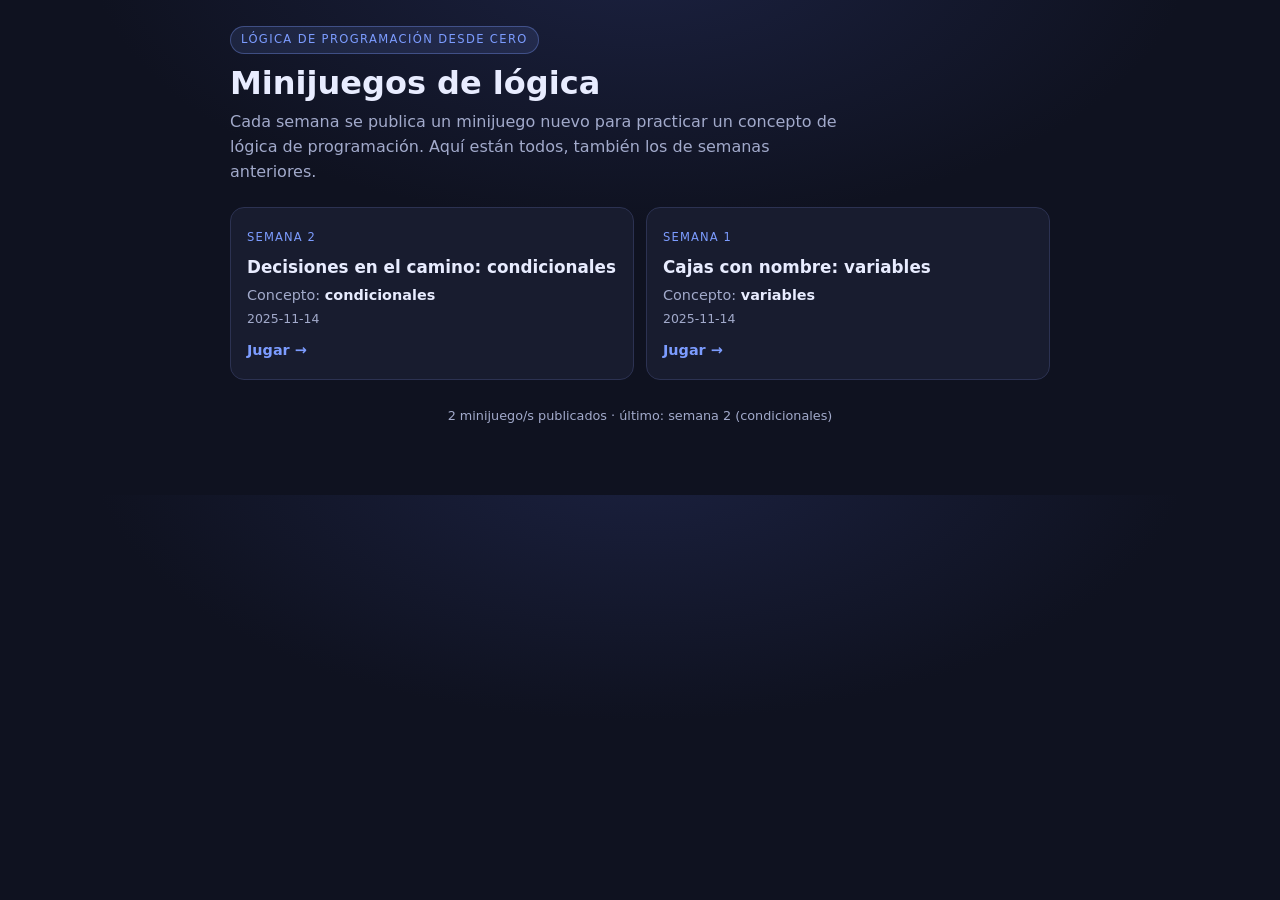
==== index .html @ 90d886af "Add files via upload" ====
<!DOCTYPE html>
<html lang="es">
<head>
<meta charset="utf-8">
<meta name="viewport" content="width=device-width, initial-scale=1">
<title>Minijuegos de lógica — un concepto nuevo cada semana</title>
<style>
  :root { --fondo:#0f1220; --panel:#181c2f; --texto:#e8ecff; --suave:#a2aacb; --acento:#7c9cff; --borde:#2c3252; }
  * { box-sizing:border-box; }
  body { margin:0; padding:26px 14px 56px; background:radial-gradient(1000px 500px at 50% -10%, #1b2140 0%, var(--fondo) 55%);
         color:var(--texto); font-family:system-ui,-apple-system,"Segoe UI",Roboto,Helvetica,Arial,sans-serif; line-height:1.55; }
  .envoltura { max-width:820px; margin:0 auto; }
  .etiqueta { display:inline-block; font-size:.72rem; letter-spacing:.12em; text-transform:uppercase; color:var(--acento);
              background:rgba(124,156,255,.12); border:1px solid rgba(124,156,255,.35); padding:4px 10px; border-radius:999px; margin-bottom:10px; }
  h1 { font-size:clamp(1.4rem,4.4vw,2rem); margin:0 0 8px; line-height:1.2; }
  .intro { color:var(--suave); margin:0 0 22px; max-width:60ch; }
  .lista { display:grid; gap:12px; grid-template-columns:1fr; }
  @media (min-width:640px) { .lista { grid-template-columns:1fr 1fr; } }
  .tarjeta { display:block; text-decoration:none; color:inherit; background:var(--panel); border:1px solid var(--borde);
             border-radius:14px; padding:16px; transition:transform .12s ease, border-color .12s ease; }
  .tarjeta:hover { border-color:var(--acento); transform:translateY(-2px); }
  .tarjeta .semana { font-size:.72rem; letter-spacing:.1em; text-transform:uppercase; color:var(--acento); }
  .tarjeta h2 { font-size:1.05rem; margin:6px 0 4px; }
  .tarjeta .concepto { margin:0; font-size:.9rem; color:var(--suave); }
  .tarjeta .concepto strong { color:var(--texto); }
  .tarjeta .fecha { margin:2px 0 10px; font-size:.78rem; color:var(--suave); min-height:1em; }
  .tarjeta .jugar { font-size:.9rem; font-weight:700; color:var(--acento); }
  .vacio { background:var(--panel); border:1px dashed var(--borde); border-radius:14px; padding:20px; color:var(--suave); }
  .pie { color:var(--suave); font-size:.8rem; margin-top:26px; text-align:center; }
</style>
</head>
<body>
<div class="envoltura">
  <span class="etiqueta">Lógica de programación desde cero</span>
  <h1>Minijuegos de lógica</h1>
  <p class="intro">Cada semana se publica un minijuego nuevo para practicar un concepto de lógica de programación. Aquí están todos, también los de semanas anteriores.</p>
  <div class="lista">
      <a class="tarjeta" href="semana-02.html">
        <span class="semana">Semana 2</span>
        <h2>Decisiones en el camino: condicionales</h2>
        <p class="concepto">Concepto: <strong>condicionales</strong></p>
        <p class="fecha">2025-11-14</p>
        <span class="jugar">Jugar &rarr;</span>
      </a>
      <a class="tarjeta" href="semana-01.html">
        <span class="semana">Semana 1</span>
        <h2>Cajas con nombre: variables</h2>
        <p class="concepto">Concepto: <strong>variables</strong></p>
        <p class="fecha">2025-11-14</p>
        <span class="jugar">Jugar &rarr;</span>
      </a>
  </div>
  <p class="pie">2 minijuego/s publicados · último: semana 2 (condicionales)</p>
</div>
</body>
</html>
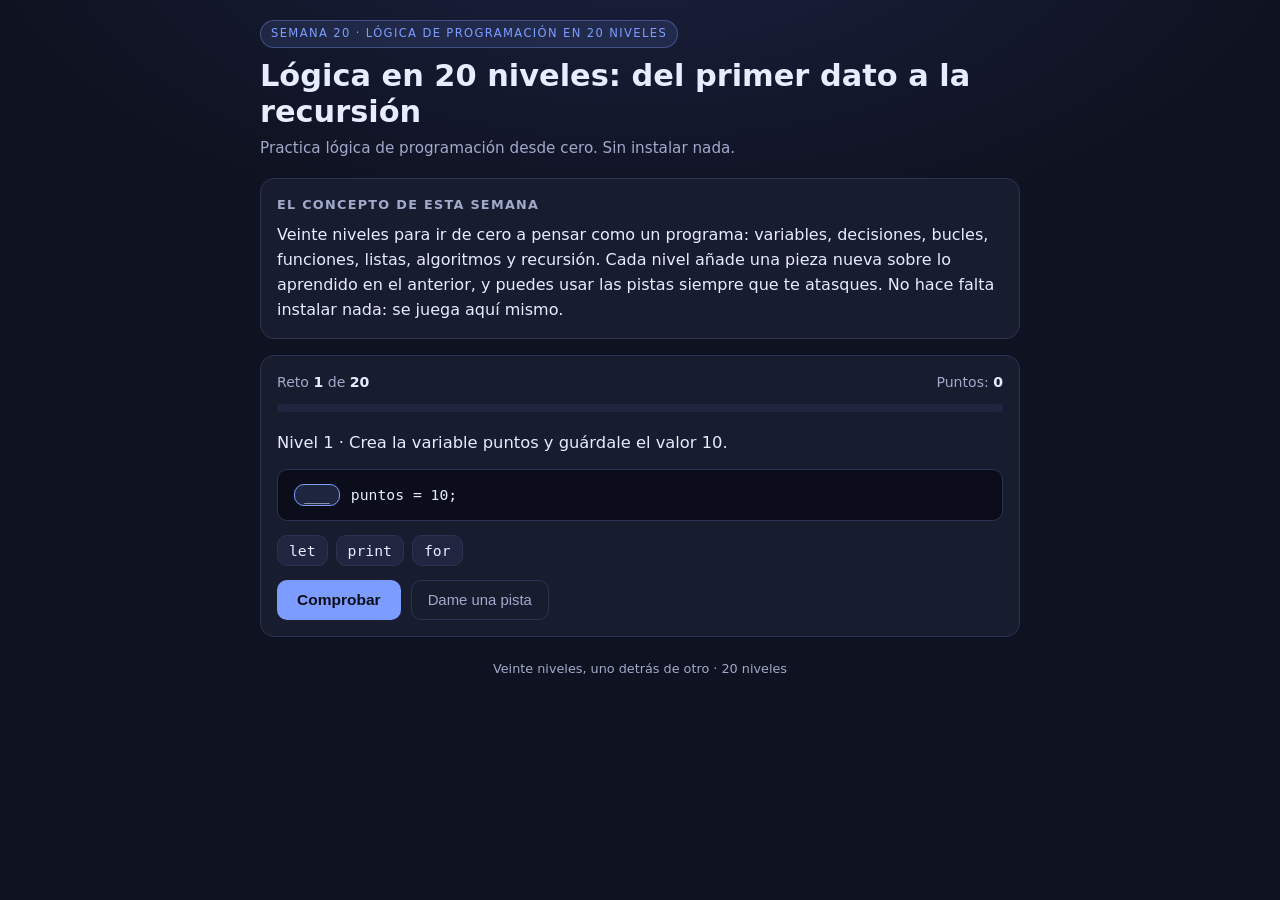
==== commit b5b8422c: "Add files via upload" ====
--- a/index .html
+++ b/index .html
@@ -3,54 +3,886 @@
 <head>
 <meta charset="utf-8">
 <meta name="viewport" content="width=device-width, initial-scale=1">
-<title>Minijuegos de lógica — un concepto nuevo cada semana</title>
+<title>Lógica en 20 niveles — minijuego</title>
 <style>
-  :root { --fondo:#0f1220; --panel:#181c2f; --texto:#e8ecff; --suave:#a2aacb; --acento:#7c9cff; --borde:#2c3252; }
-  * { box-sizing:border-box; }
-  body { margin:0; padding:26px 14px 56px; background:radial-gradient(1000px 500px at 50% -10%, #1b2140 0%, var(--fondo) 55%);
-         color:var(--texto); font-family:system-ui,-apple-system,"Segoe UI",Roboto,Helvetica,Arial,sans-serif; line-height:1.55; }
-  .envoltura { max-width:820px; margin:0 auto; }
-  .etiqueta { display:inline-block; font-size:.72rem; letter-spacing:.12em; text-transform:uppercase; color:var(--acento);
-              background:rgba(124,156,255,.12); border:1px solid rgba(124,156,255,.35); padding:4px 10px; border-radius:999px; margin-bottom:10px; }
-  h1 { font-size:clamp(1.4rem,4.4vw,2rem); margin:0 0 8px; line-height:1.2; }
-  .intro { color:var(--suave); margin:0 0 22px; max-width:60ch; }
-  .lista { display:grid; gap:12px; grid-template-columns:1fr; }
-  @media (min-width:640px) { .lista { grid-template-columns:1fr 1fr; } }
-  .tarjeta { display:block; text-decoration:none; color:inherit; background:var(--panel); border:1px solid var(--borde);
-             border-radius:14px; padding:16px; transition:transform .12s ease, border-color .12s ease; }
-  .tarjeta:hover { border-color:var(--acento); transform:translateY(-2px); }
-  .tarjeta .semana { font-size:.72rem; letter-spacing:.1em; text-transform:uppercase; color:var(--acento); }
-  .tarjeta h2 { font-size:1.05rem; margin:6px 0 4px; }
-  .tarjeta .concepto { margin:0; font-size:.9rem; color:var(--suave); }
-  .tarjeta .concepto strong { color:var(--texto); }
-  .tarjeta .fecha { margin:2px 0 10px; font-size:.78rem; color:var(--suave); min-height:1em; }
-  .tarjeta .jugar { font-size:.9rem; font-weight:700; color:var(--acento); }
-  .vacio { background:var(--panel); border:1px dashed var(--borde); border-radius:14px; padding:20px; color:var(--suave); }
-  .pie { color:var(--suave); font-size:.8rem; margin-top:26px; text-align:center; }
+  :root {
+    --fondo: #0f1220;
+    --panel: #181c2f;
+    --panel2: #212640;
+    --texto: #e8ecff;
+    --suave: #a2aacb;
+    --acento: #7c9cff;
+    --ok: #38d39f;
+    --mal: #ff7a7a;
+    --borde: #2c3252;
+    --radio: 14px;
+  }
+  * { box-sizing: border-box; }
+  html, body { margin: 0; padding: 0; }
+  body {
+    background: radial-gradient(1200px 600px at 50% -10%, #1b2140 0%, var(--fondo) 55%);
+    color: var(--texto);
+    font-family: system-ui, -apple-system, "Segoe UI", Roboto, Helvetica, Arial, sans-serif;
+    line-height: 1.55;
+    min-height: 100vh;
+    padding: 20px 14px 56px;
+  }
+  .envoltura { max-width: 760px; margin: 0 auto; }
+  header.encabezado { margin-bottom: 18px; }
+  .etiqueta {
+    display: inline-block; font-size: .72rem; letter-spacing: .12em;
+    text-transform: uppercase; color: var(--acento);
+    background: rgba(124,156,255,.12); border: 1px solid rgba(124,156,255,.35);
+    padding: 4px 10px; border-radius: 999px; margin-bottom: 10px;
+  }
+  h1 { font-size: clamp(1.35rem, 4.2vw, 1.9rem); margin: 0 0 6px; line-height: 1.2; }
+  .subtitulo { color: var(--suave); font-size: .95rem; margin: 0; }
+  .tarjeta {
+    background: var(--panel); border: 1px solid var(--borde);
+    border-radius: var(--radio); padding: 16px 16px;
+  }
+  .explicacion { margin-bottom: 16px; }
+  .explicacion h2 { font-size: .8rem; text-transform: uppercase; letter-spacing: .1em; color: var(--suave); margin: 0 0 8px; }
+  .explicacion p { margin: 0; font-size: 1rem; }
+  .barra {
+    display: flex; justify-content: space-between; align-items: center; gap: 10px;
+    margin-bottom: 10px; font-size: .88rem; color: var(--suave); flex-wrap: wrap;
+  }
+  .barra strong { color: var(--texto); font-variant-numeric: tabular-nums; }
+  .pista-progreso { height: 8px; background: var(--panel2); border-radius: 999px; overflow: hidden; margin-bottom: 18px; }
+  .pista-progreso > i { display: block; height: 100%; width: 0; background: linear-gradient(90deg, var(--acento), var(--ok)); transition: width .35s ease; }
+  .enunciado { font-size: 1.02rem; margin: 0 0 14px; }
+  .enunciado code, pre code { font-family: ui-monospace, SFMono-Regular, Menlo, Consolas, monospace; }
+  pre {
+    background: #0b0e1a; border: 1px solid var(--borde); border-radius: 10px;
+    padding: 12px 14px; overflow-x: auto; margin: 0 0 14px;
+    font-family: ui-monospace, SFMono-Regular, Menlo, Consolas, monospace;
+    font-size: .92rem; line-height: 1.7; white-space: pre-wrap; word-break: break-word;
+  }
+  .pool { display: flex; flex-wrap: wrap; gap: 8px; margin-bottom: 14px; }
+  .bloque, .ficha, .hueco {
+    font-family: inherit; font-size: .92rem; cursor: pointer;
+    border-radius: 10px; transition: transform .12s ease, background .15s ease, border-color .15s ease;
+  }
+  .bloque {
+    background: var(--panel2); color: var(--texto); border: 1px solid var(--borde);
+    padding: 9px 12px; text-align: left;
+  }
+  .bloque:hover { border-color: var(--acento); transform: translateY(-1px); }
+  .ficha {
+    background: var(--panel2); color: var(--texto); border: 1px solid var(--borde);
+    padding: 6px 11px; font-family: ui-monospace, SFMono-Regular, Menlo, Consolas, monospace;
+  }
+  .ficha:hover { border-color: var(--acento); }
+  .hueco {
+    background: #0b0e1a; color: var(--suave); border: 1px dashed var(--acento);
+    padding: 2px 9px; margin: 0 2px; min-width: 46px;
+    font-family: ui-monospace, SFMono-Regular, Menlo, Consolas, monospace; font-size: .88rem;
+  }
+  .hueco.activo { border-style: solid; background: rgba(124,156,255,.16); color: var(--texto); }
+  .hueco.lleno { border-style: solid; color: var(--texto); }
+  .respuesta {
+    min-height: 62px; border: 1px dashed var(--borde); border-radius: 10px;
+    padding: 10px; display: flex; flex-direction: column; gap: 8px; margin-bottom: 14px;
+  }
+  .respuesta:empty::after { content: "Toca los bloques en el orden correcto"; color: var(--suave); font-size: .85rem; }
+  .respuesta .bloque { width: 100%; }
+  .respuesta .bloque .num { color: var(--acento); margin-right: 8px; font-variant-numeric: tabular-nums; }
+  input[type="text"] {
+    width: 100%; padding: 11px 13px; border-radius: 10px; border: 1px solid var(--borde);
+    background: #0b0e1a; color: var(--texto); font-size: 1rem; margin-bottom: 12px;
+    font-family: ui-monospace, SFMono-Regular, Menlo, Consolas, monospace;
+  }
+  input[type="text"]:focus, button:focus-visible { outline: 2px solid var(--acento); outline-offset: 2px; }
+  .acciones { display: flex; flex-wrap: wrap; gap: 10px; margin-top: 4px; }
+  button.principal {
+    background: var(--acento); color: #0b0e1a; border: 0; padding: 11px 20px;
+    border-radius: 10px; font-size: .97rem; font-weight: 700; cursor: pointer;
+  }
+  button.principal:hover { filter: brightness(1.08); }
+  button.secundario {
+    background: transparent; color: var(--suave); border: 1px solid var(--borde);
+    padding: 11px 16px; border-radius: 10px; font-size: .93rem; cursor: pointer;
+  }
+  button.secundario:hover { color: var(--texto); border-color: var(--acento); }
+  .feedback { margin-top: 16px; border-radius: 10px; padding: 12px 14px; font-size: .95rem; display: none; }
+  .feedback.visible { display: block; }
+  .feedback.exito { background: rgba(56,211,159,.12); border: 1px solid rgba(56,211,159,.45); }
+  .feedback.error { background: rgba(255,122,122,.1); border: 1px solid rgba(255,122,122,.4); }
+  .feedback .titulo { font-weight: 700; display: block; margin-bottom: 3px; }
+  .feedback.exito .titulo { color: var(--ok); }
+  .feedback.error .titulo { color: var(--mal); }
+  .final { text-align: center; }
+  .final .marcador { font-size: 2.6rem; font-weight: 800; margin: 4px 0 2px; }
+  .pie { color: var(--suave); font-size: .8rem; text-align: center; margin-top: 22px; }
+  .pie a { color: var(--acento); }
+  @media (max-width: 480px) {
+    body { padding: 14px 10px 40px; }
+    .tarjeta { padding: 14px 12px; }
+    pre { font-size: .84rem; }
+  }
 </style>
 </head>
 <body>
 <div class="envoltura">
-  <span class="etiqueta">Lógica de programación desde cero</span>
-  <h1>Minijuegos de lógica</h1>
-  <p class="intro">Cada semana se publica un minijuego nuevo para practicar un concepto de lógica de programación. Aquí están todos, también los de semanas anteriores.</p>
-  <div class="lista">
-      <a class="tarjeta" href="semana-02.html">
-        <span class="semana">Semana 2</span>
-        <h2>Decisiones en el camino: condicionales</h2>
-        <p class="concepto">Concepto: <strong>condicionales</strong></p>
-        <p class="fecha">2025-11-14</p>
-        <span class="jugar">Jugar &rarr;</span>
-      </a>
-      <a class="tarjeta" href="semana-01.html">
-        <span class="semana">Semana 1</span>
-        <h2>Cajas con nombre: variables</h2>
-        <p class="concepto">Concepto: <strong>variables</strong></p>
-        <p class="fecha">2025-11-14</p>
-        <span class="jugar">Jugar &rarr;</span>
-      </a>
-  </div>
-  <p class="pie">2 minijuego/s publicados · último: semana 2 (condicionales)</p>
+  <header class="encabezado">
+    <span class="etiqueta" id="etiqueta">20 niveles · <span id="concepto">concepto</span></span>
+    <h1 id="titulo">Minijuego de lógica</h1>
+    <p class="subtitulo">Practica lógica de programación desde cero. Sin instalar nada.</p>
+  </header>
+
+  <section class="tarjeta explicacion" id="explicacion">
+    <h2>El concepto de esta semana</h2>
+    <p id="texto-explicacion"></p>
+  </section>
+
+  <section class="tarjeta">
+    <div class="barra">
+      <span>Reto <strong id="num-reto">1</strong> de <strong id="total-retos">0</strong></span>
+      <span>Puntos: <strong id="puntos">0</strong></span>
+    </div>
+    <div class="pista-progreso"><i id="barra-progreso"></i></div>
+
+    <div id="reto"></div>
+    <div class="feedback" id="feedback" role="status" aria-live="polite"></div>
+  </section>
+
+  <p class="pie">Veinte niveles, uno detrás de otro · <span id="pie-semana">Niveles 1–20</span></p>
 </div>
+
+<!--
+  DATOS DEL JUEGO
+  Todo el contenido editable está en este bloque JSON.
+  No hace falta tocar el motor de abajo.
+-->
+<script id="game-data" type="application/json">
+{
+  "semana": 20,
+  "concepto": "lógica de programación en 20 niveles",
+  "titulo": "Lógica en 20 niveles: del primer dato a la recursión",
+  "explicacion": "Veinte niveles para ir de cero a pensar como un programa: variables, decisiones, bucles, funciones, listas, algoritmos y recursión. Cada nivel añade una pieza nueva sobre lo aprendido en el anterior, y puedes usar las pistas siempre que te atasques. No hace falta instalar nada: se juega aquí mismo.",
+  "retos": [
+    {
+      "tipo": "completar",
+      "enunciado": "Nivel 1 · Crea la variable puntos y guárdale el valor 10.",
+      "plantilla": "___ puntos = 10;",
+      "respuesta": [
+        "let"
+      ],
+      "opciones": [
+        [
+          "let",
+          "print",
+          "for"
+        ]
+      ],
+      "pistas": [
+        "Para crear una variable que después puede cambiar se usa una palabra clave de tres letras.",
+        "print no existe en JavaScript, y for es para repetir cosas, no para guardar un valor."
+      ],
+      "exito": "Una variable es una caja con nombre: ahí queda el 10."
+    },
+    {
+      "tipo": "predecir",
+      "enunciado": "Nivel 2 · ¿Qué imprime este programa?",
+      "codigo": "let monedas = 5;\nmonedas = monedas + 3;\nconsole.log(monedas);",
+      "aceptadas": [
+        "8"
+      ],
+      "pistas": [
+        "La segunda línea no crea otra variable: cambia el valor de la misma caja.",
+        "Guarda 5 y luego súmale 3 sobre ese mismo valor."
+      ],
+      "exito": "Asignar otra vez reemplaza el contenido de la caja."
+    },
+    {
+      "tipo": "orden",
+      "enunciado": "Nivel 3 · Ordena el condicional que decide si una persona puede pasar según su edad.",
+      "bloques": [
+        "let mensaje;",
+        "if (edad >= 18) {",
+        "  mensaje = \"puede pasar\";",
+        "} else {",
+        "  mensaje = \"no puede pasar\";",
+        "}"
+      ],
+      "pistas": [
+        "Primero hace falta la caja donde guardar el resultado.",
+        "El if abre la pregunta y el else recoge el caso contrario.",
+        "Cierra la llave del else al final: cada bloque abierto necesita su cierre."
+      ],
+      "exito": "Con if y else el programa elige un camino, nunca los dos."
+    },
+    {
+      "tipo": "predecir",
+      "enunciado": "Nivel 4 · ¿Qué imprime este programa?",
+      "codigo": "let nota = 7;\nlet resultado;\nif (nota >= 9) {\n  resultado = \"alta\";\n} else if (nota >= 5) {\n  resultado = \"media\";\n} else {\n  resultado = \"baja\";\n}\nconsole.log(resultado);",
+      "aceptadas": [
+        "media"
+      ],
+      "pistas": [
+        "Con else if las condiciones se revisan en orden y la primera que se cumple gana.",
+        "7 no llega a 9, pero sí llega a 5."
+      ],
+      "exito": "La cadena else if para en la primera condición verdadera."
+    },
+    {
+      "tipo": "completar",
+      "enunciado": "Nivel 5 · Completa el bucle para que sume los números del 1 al 5 y muestre el total.",
+      "plantilla": "let total = 0;\nfor (let i = 1; i ___ 5; i++) {\n  total = total ___ i;\n}\nconsole.log(total);",
+      "respuesta": [
+        "<=",
+        "+"
+      ],
+      "opciones": [
+        [
+          "<=",
+          "<",
+          ">"
+        ],
+        [
+          "+",
+          "-",
+          "*"
+        ]
+      ],
+      "pistas": [
+        "El 5 tiene que entrar en la suma, así que la condición debe permitir llegar hasta él.",
+        "En cada vuelta el total crece: hay que acumular el valor, no restarlo."
+      ],
+      "exito": "El bucle repite el mismo paso y el acumulador guarda lo hecho."
+    },
+    {
+      "tipo": "predecir",
+      "enunciado": "Nivel 6 · ¿Qué imprime este programa?",
+      "codigo": "let total = 0;\nfor (let i = 1; i <= 4; i++) {\n  total = total + i * 2;\n}\nconsole.log(total);",
+      "aceptadas": [
+        "20"
+      ],
+      "pistas": [
+        "En cada vuelta primero se multiplica y después se suma al total.",
+        "Los valores que se suman son 2, 4, 6 y 8."
+      ],
+      "exito": "Dentro del bucle puedes calcular cosas nuevas antes de acumular."
+    },
+    {
+      "tipo": "orden",
+      "enunciado": "Nivel 7 · Ordena la función y su uso: definir, devolver y llamar.",
+      "bloques": [
+        "function saludar(nombre) {",
+        "  return \"Hola \" + nombre;",
+        "  }",
+        "let mensaje = saludar(\"Ada\");",
+        "console.log(mensaje);"
+      ],
+      "pistas": [
+        "Una función se define antes de poder usarla.",
+        "El return pertenece al cuerpo de la función, antes de la llave que lo cierra.",
+        "Después de definirla, se llama y se guarda su resultado para mostrarlo."
+      ],
+      "exito": "Definir una vez y llamar muchas: eso es una función."
+    },
+    {
+      "tipo": "predecir",
+      "enunciado": "Nivel 8 · ¿Qué imprime este programa?",
+      "codigo": "function doble(numero) {\n  return numero * 2;\n}\nlet resultado = doble(6) + doble(2);\nconsole.log(resultado);",
+      "aceptadas": [
+        "16"
+      ],
+      "pistas": [
+        "Cada llamada devuelve un valor que ocupa el lugar de la llamada.",
+        "doble(6) vale 12 y doble(2) vale 4; después solo queda sumarlos."
+      ],
+      "exito": "El valor devuelto se puede usar como cualquier otro número."
+    },
+    {
+      "tipo": "completar",
+      "enunciado": "Nivel 9 · Completa el acceso a la lista: primera fruta y cuántas hay.",
+      "plantilla": "let frutas = [\"pera\", \"uva\", \"kiwi\"];\nconsole.log(frutas[___]);\nconsole.log(frutas.___);",
+      "respuesta": [
+        "0",
+        "length"
+      ],
+      "opciones": [
+        [
+          "0",
+          "1",
+          "3"
+        ],
+        [
+          "length",
+          "size",
+          "count"
+        ]
+      ],
+      "pistas": [
+        "Las posiciones de una lista se cuentan desde cero, no desde uno.",
+        "Para saber cuántos elementos hay en JavaScript se usa una propiedad con nombre inglés."
+      ],
+      "exito": "Índice para un elemento, length para el total."
+    },
+    {
+      "tipo": "predecir",
+      "enunciado": "Nivel 10 · ¿Qué imprime este programa?",
+      "codigo": "let numeros = [2, 4, 6];\nlet suma = 0;\nfor (let i = 0; i < numeros.length; i++) {\n  suma += numeros[i];\n}\nconsole.log(suma);",
+      "aceptadas": [
+        "12"
+      ],
+      "pistas": [
+        "El bucle pasa por las tres posiciones de la lista, de la 0 a la 2.",
+        "suma += numeros[i] es lo mismo que suma = suma + numeros[i]."
+      ],
+      "exito": "Recorrer una lista es la base de casi todos los algoritmos."
+    },
+    {
+      "tipo": "orden",
+      "enunciado": "Nivel 11 · Ordena el algoritmo que encuentra el número mayor de la lista.",
+      "bloques": [
+        "let mayor = numeros[0];",
+        "for (let i = 1; i < numeros.length; i++) {",
+        "  if (numeros[i] > mayor) mayor = numeros[i];",
+        "}",
+        "console.log(mayor);"
+      ],
+      "pistas": [
+        "Se empieza suponiendo que el primero ya es el mayor.",
+        "Después se compara con los demás, sin repetir el que ya tomamos como referencia.",
+        "Solo se reemplaza el candidato cuando aparece uno estrictamente mayor."
+      ],
+      "exito": "Comparar y quedarse con el mejor: así se busca un máximo."
+    },
+    {
+      "tipo": "predecir",
+      "enunciado": "Nivel 12 · ¿Qué imprime este programa?",
+      "codigo": "function suma(n) {\n  if (n === 1) {\n    return 1;\n  }\n  return n + suma(n - 1);\n}\nconsole.log(suma(4));",
+      "aceptadas": [
+        "10"
+      ],
+      "pistas": [
+        "El caso base responde cuando ya no queda nada que sumar.",
+        "suma(4) se apoya en suma(3), esta en suma(2) y esta en suma(1).",
+        "Al volver se suman en cadena: 1, luego 2 + 1, luego 3 + 3, luego 4 + 6."
+      ],
+      "exito": "La recursión resuelve un caso pequeño y confía en sí misma para el resto."
+    },
+    {
+      "tipo": "completar",
+      "enunciado": "Nivel 13 · Completa el caso base y el valor de arranque del factorial.",
+      "plantilla": "function factorial(n) {\n  if (n ___ 1) {\n    return ___;\n  }\n  return n * factorial(n - 1);\n}",
+      "respuesta": [
+        "===",
+        "1"
+      ],
+      "opciones": [
+        [
+          "===",
+          "=",
+          ">"
+        ],
+        [
+          "1",
+          "0",
+          "n"
+        ]
+      ],
+      "pistas": [
+        "Comparar en JavaScript son tres signos iguales; uno solo asigna.",
+        "El factorial de 1 es 1: multiplicar por 0 lo estropearía todo."
+      ],
+      "exito": "Sin caso base correcto la recursión nunca termina."
+    },
+    {
+      "tipo": "predecir",
+      "enunciado": "Nivel 14 · ¿Qué imprime este programa?",
+      "codigo": "let numeros = [4, 2, 3];\nfor (let i = 0; i < numeros.length - 1; i++) {\n  if (numeros[i] > numeros[i + 1]) {\n    let aux = numeros[i];\n    numeros[i] = numeros[i + 1];\n    numeros[i + 1] = aux;\n  }\n}\nconsole.log(numeros.join(\"-\"));",
+      "aceptadas": [
+        "2-3-4"
+      ],
+      "pistas": [
+        "En cada vuelta se comparan dos vecinos y, si están desordenados, se intercambian.",
+        "El bucle para una posición antes del final porque siempre mira el siguiente.",
+        "Tras la primera vuelta el 4 se va a la derecha; después el 3. Escribe la lista final unida con guiones."
+      ],
+      "exito": "Intercambiar vecinos desordenados termina ordenando la lista."
+    },
+    {
+      "tipo": "completar",
+      "enunciado": "Nivel 15 · Completa la búsqueda binaria: mirar el centro y descartar media lista.",
+      "plantilla": "let inicio = 0;\nlet fin = lista.length - 1;\nwhile (inicio <= fin) {\n  let medio = Math.floor((inicio + fin) / ___);\n  if (lista[medio] === buscado) return medio;\n  if (lista[medio] ___ buscado) inicio = medio + 1;\n  else fin = medio - 1;\n}",
+      "respuesta": [
+        "2",
+        "<"
+      ],
+      "opciones": [
+        [
+          "2",
+          "3",
+          "4"
+        ],
+        [
+          "<",
+          ">",
+          "==="
+        ]
+      ],
+      "pistas": [
+        "El centro está a mitad de camino entre inicio y fin.",
+        "Si el valor del centro es menor que el buscado, la respuesta tiene que estar a la derecha."
+      ],
+      "exito": "Cada comparación elimina la mitad: por eso es tan rápida."
+    },
+    {
+      "tipo": "predecir",
+      "enunciado": "Nivel 16 · ¿Qué imprime este programa?",
+      "codigo": "let cantidad = \"4\";\nlet total = cantidad * 2;\nconsole.log(typeof total + \" \" + total);",
+      "aceptadas": [
+        "number 8"
+      ],
+      "pistas": [
+        "Con * JavaScript convierte el texto en número antes de multiplicar.",
+        "typeof devuelve el tipo en inglés y en minúsculas.",
+        "La consola muestra una palabra y un número separados por un espacio."
+      ],
+      "exito": "No todos los datos son iguales: el tipo manda."
+    },
+    {
+      "tipo": "orden",
+      "enunciado": "Nivel 17 · Ordena las ramas del coste de envío según el peso, de la más restrictiva a la más general.",
+      "bloques": [
+        "if (peso <= 1) { costo = 5; }",
+        "else if (peso <= 5) { costo = 10; }",
+        "else if (peso <= 20) { costo = 18; }",
+        "else { costo = 30; }"
+      ],
+      "pistas": [
+        "Con else if solo se revisa lo siguiente si lo anterior no se cumplió.",
+        "Si empezaras por 20, un paquete de medio kilo pagaría de más.",
+        "Deja el else para los paquetes que superan todos los límites."
+      ],
+      "exito": "En condicionales anidados, el orden cambia el resultado."
+    },
+    {
+      "tipo": "predecir",
+      "enunciado": "Nivel 18 · ¿Qué imprime este programa?",
+      "codigo": "let total = 0;\nfor (let i = 1; i <= 3; i++) {\n  for (let j = 1; j <= 2; j++) {\n    total++;\n  }\n}\nconsole.log(total);",
+      "aceptadas": [
+        "6"
+      ],
+      "pistas": [
+        "El bucle de dentro se ejecuta entero por cada vuelta del de fuera.",
+        "El de fuera da 3 vueltas y el de dentro 2 en cada una.",
+        "total++ suma uno cada vez que se entra en el bucle interno."
+      ],
+      "exito": "Bucles dentro de bucles: se multiplican las repeticiones."
+    },
+    {
+      "tipo": "completar",
+      "enunciado": "Nivel 19 · Completa la función que cuenta cuántas personas de la lista son mayores de edad.",
+      "plantilla": "let personas = [{ nombre: \"Ada\", edad: 36 }, { nombre: \"Linus\", edad: 17 }];\nfunction mayores(lista) {\n  let cuenta = 0;\n  for (let i = 0; i < lista.length; i++) {\n    if (lista[i].___ >= 18) {\n      cuenta++;\n    }\n  }\n  return ___;\n}\nconsole.log(mayores(personas));",
+      "respuesta": [
+        "edad",
+        "cuenta"
+      ],
+      "opciones": [
+        [
+          "edad",
+          "nombre",
+          "lista"
+        ],
+        [
+          "cuenta",
+          "i",
+          "18"
+        ]
+      ],
+      "pistas": [
+        "Cada elemento de la lista es un objeto con varias propiedades: hay que elegir la que guarda los años.",
+        "La función debe devolver el contador que fue creciendo, no el índice del bucle."
+      ],
+      "exito": "Listas de objetos: recorrer, leer una propiedad y contar."
+    },
+    {
+      "tipo": "predecir",
+      "enunciado": "Nivel 20 · Último nivel: ¿qué imprime este programa?",
+      "codigo": "function fib(n) {\n  if (n <= 1) {\n    return n;\n  }\n  return fib(n - 1) + fib(n - 2);\n}\nconsole.log(fib(6));",
+      "aceptadas": [
+        "8"
+      ],
+      "pistas": [
+        "El caso base corta cuando n vale 0 o 1, y devuelve ese mismo número.",
+        "Cada llamada se parte en dos llamadas más pequeñas, y las sumas al volver.",
+        "La serie empieza 0, 1, 1, 2, 3, 5, 8: cuenta hasta la sexta posición contando desde 0."
+      ],
+      "exito": "Recursión doble: dos llamadas dentro de una misma función."
+    }
+  ]
+}
+</script>
+
+<script>
+(function () {
+  "use strict";
+
+  var CONFIG = JSON.parse(document.getElementById("game-data").textContent);
+  var retos = CONFIG.retos || [];
+  var estado = { i: 0, puntos: 0, intentos: 0, pistasUsadas: 0, completados: 0, activo: null };
+
+  function $(id) { return document.getElementById(id); }
+  function crear(tag, clase, texto) {
+    var el = document.createElement(tag);
+    if (clase) el.className = clase;
+    if (texto !== undefined && texto !== null) el.textContent = texto;
+    return el;
+  }
+  function barajar(lista) {
+    var copia = lista.slice();
+    for (var k = copia.length - 1; k > 0; k--) {
+      var j = Math.floor(Math.random() * (k + 1));
+      var tmp = copia[k]; copia[k] = copia[j]; copia[j] = tmp;
+    }
+    return copia;
+  }
+  function normalizar(txt) {
+    return String(txt)
+      .toLowerCase()
+      .replace(/[\u2018\u2019\u201c\u201d]/g, "'")
+      .replace(/\s+/g, " ")
+      .replace(/;+$/, "")
+      .trim();
+  }
+
+  /* ==CORE-START== */
+  var CORE = {
+    normalizar: normalizar,
+    barajar: barajar,
+    // Devuelve el estado inicial de la interfaz de un reto.
+    iniciarReto: function (reto) {
+      if (reto.tipo === "orden") {
+        var correcto = reto.bloques.slice();
+        var mezcla = barajar(correcto);
+        if (mezcla.join("|") === correcto.join("|") && correcto.length > 1) mezcla.reverse();
+        return { pool: mezcla, respuesta: [] };
+      }
+      if (reto.tipo === "completar") {
+        var huecos = String(reto.plantilla).split("___").length - 1;
+        var valores = [];
+        for (var h = 0; h < huecos; h++) valores.push(null);
+        return { valores: valores, activo: 0 };
+      }
+      return {};
+    },
+    // Comprueba si la solución propuesta es correcta.
+    comprobar: function (reto, vista) {
+      if (reto.tipo === "orden") {
+        if (vista.respuesta.length !== reto.bloques.length) return false;
+        for (var a = 0; a < reto.bloques.length; a++) {
+          if (vista.respuesta[a] !== reto.bloques[a]) return false;
+        }
+        return true;
+      }
+      if (reto.tipo === "completar") {
+        for (var b = 0; b < reto.respuesta.length; b++) {
+          if (normalizar(vista.valores[b] || "") !== normalizar(reto.respuesta[b])) return false;
+        }
+        return true;
+      }
+      if (reto.tipo === "predecir") {
+        var dado = normalizar(vista.texto || "");
+        if (!dado) return false;
+        for (var c = 0; c < reto.aceptadas.length; c++) {
+          if (normalizar(reto.aceptadas[c]) === dado) return true;
+        }
+        return false;
+      }
+      return false;
+    },
+    calcularPuntos: function (intentos, pistas) {
+      var p = 100 - intentos * 20 - pistas * 10;
+      return Math.max(20, p);
+    }
+  };
+  /* ==CORE-END== */
+
+  function pintarCabecera() {
+    $("concepto").textContent = CONFIG.concepto;
+    $("titulo").textContent = CONFIG.titulo;
+    $("texto-explicacion").textContent = CONFIG.explicacion;
+    $("total-retos").textContent = retos.length;
+    $("pie-semana").textContent = retos.length + " niveles";
+    $("etiqueta").textContent = "Semana " + CONFIG.semana + " · " + CONFIG.concepto;
+    document.title = "Minijuego de lógica — Semana " + CONFIG.semana + ": " + CONFIG.concepto;
+  }
+
+  function pintarBarra() {
+    $("num-reto").textContent = Math.min(estado.i + 1, retos.length);
+    $("total-retos").textContent = retos.length;
+    $("puntos").textContent = estado.puntos;
+    var pct = retos.length ? Math.round((estado.completados / retos.length) * 100) : 0;
+    $("barra-progreso").style.width = pct + "%";
+  }
+
+  function feedback(tipo, titulo, texto) {
+    var caja = $("feedback");
+    caja.className = "feedback visible " + tipo;
+    caja.innerHTML = "";
+    caja.appendChild(crear("span", "titulo", titulo));
+    caja.appendChild(document.createTextNode(texto));
+  }
+  function limpiarFeedback() {
+    var caja = $("feedback");
+    caja.className = "feedback";
+    caja.innerHTML = "";
+  }
+
+  function mostrarFinal() {
+    limpiarFeedback();
+    var zona = $("reto");
+    zona.innerHTML = "";
+    var caja = crear("div", "final");
+    caja.appendChild(crear("p", null, "Has terminado los " + retos.length + " retos de la semana."));
+    caja.appendChild(crear("div", "marcador", estado.puntos + " pts"));
+    var maximo = retos.length * 100;
+    caja.appendChild(crear("p", null, "Puntuación máxima posible: " + maximo + ". Vuelve cuando quieras: cada semana hay un concepto nuevo."));
+    zona.appendChild(caja);
+    pintarBarra();
+  }
+
+  function pintarReto() {
+    limpiarFeedback();
+    if (estado.i >= retos.length) { mostrarFinal(); return; }
+    var reto = retos[estado.i];
+    estado.intentos = 0;
+    estado.pistasUsadas = 0;
+    estado.activo = CORE.iniciarReto(reto);
+
+    var zona = $("reto");
+    zona.innerHTML = "";
+    zona.appendChild(crear("p", "enunciado", reto.enunciado));
+
+    if (reto.tipo === "orden") pintarOrden(zona, reto);
+    else if (reto.tipo === "completar") pintarCompletar(zona, reto);
+    else pintarPredecir(zona, reto);
+
+    var acciones = crear("div", "acciones");
+    var botonPista = crear("button", "secundario", "Dame una pista");
+    botonPista.type = "button";
+    botonPista.setAttribute("data-testid", "pista");
+    botonPista.addEventListener("click", function () { pedirPista(reto); });
+    var boton = crear("button", "principal", "Comprobar");
+    boton.type = "button";
+    boton.id = "comprobar";
+    boton.setAttribute("data-testid", "comprobar");
+    boton.addEventListener("click", function () { comprobar(reto); });
+    acciones.appendChild(boton);
+    acciones.appendChild(botonPista);
+    zona.appendChild(acciones);
+
+    pintarBarra();
+  }
+
+  function pintarOrden(zona, reto) {
+    var pool = crear("div", "pool");
+    pool.id = "pool";
+    var respuesta = crear("div", "respuesta");
+    respuesta.id = "respuesta";
+
+    function repintar() {
+      pool.innerHTML = "";
+      estado.activo.pool.forEach(function (texto) {
+        var b = crear("button", "bloque", texto);
+        b.type = "button";
+        b.setAttribute("data-testid", "bloque-disponible");
+        b.addEventListener("click", function () {
+          estado.activo.respuesta.push(texto);
+          estado.activo.pool.splice(estado.activo.pool.indexOf(texto), 1);
+          repintar();
+        });
+        pool.appendChild(b);
+      });
+      respuesta.innerHTML = "";
+      estado.activo.respuesta.forEach(function (texto, idx) {
+        var b = crear("button", "bloque");
+        b.type = "button";
+        b.setAttribute("data-testid", "bloque-colocado");
+        b.appendChild(crear("span", "num", String(idx + 1) + "."));
+        b.appendChild(document.createTextNode(texto));
+        b.addEventListener("click", function () {
+          estado.activo.respuesta.splice(idx, 1);
+          estado.activo.pool.push(texto);
+          repintar();
+        });
+        respuesta.appendChild(b);
+      });
+    }
+    repintar();
+    zona.appendChild(pool);
+    zona.appendChild(respuesta);
+  }
+
+  function pintarCompletar(zona, reto) {
+    var cont = crear("div", "zona-completar");
+    zona.appendChild(cont);
+    repintarCompletar(cont, reto);
+  }
+
+  function repintarCompletar(cont, reto) {
+    cont.innerHTML = "";
+    var partes = String(reto.plantilla).split("___");
+    var pre = crear("pre");
+    var codigo = crear("code");
+    for (var p = 0; p < partes.length; p++) {
+      codigo.appendChild(document.createTextNode(partes[p]));
+      if (p < partes.length - 1) {
+        (function (indice) {
+          var valor = estado.activo.valores[indice];
+          var hueco = crear("button", "hueco", valor || "___");
+          hueco.type = "button";
+          hueco.setAttribute("data-testid", "hueco");
+          hueco.setAttribute("data-indice", String(indice));
+          if (valor) hueco.className = "hueco lleno";
+          if (estado.activo.activo === indice) hueco.className += " activo";
+          hueco.addEventListener("click", function () {
+            if (estado.activo.valores[indice]) {
+              estado.activo.valores[indice] = null;
+            }
+            estado.activo.activo = indice;
+            repintarCompletar(cont, reto);
+          });
+          codigo.appendChild(hueco);
+        })(p);
+      }
+    }
+    pre.appendChild(codigo);
+    cont.appendChild(pre);
+
+    var paleta = crear("div", "pool paleta");
+    var opciones = [];
+    (reto.opciones || []).forEach(function (grupo) {
+      grupo.forEach(function (op) { if (opciones.indexOf(op) === -1) opciones.push(op); });
+    });
+    opciones.forEach(function (op) {
+      var f = crear("button", "ficha", op);
+      f.type = "button";
+      f.setAttribute("data-testid", "ficha");
+      f.setAttribute("data-valor", op);
+      f.addEventListener("click", function () {
+        var destino = estado.activo.activo;
+        if (destino === null || destino === undefined) {
+          for (var v = 0; v < estado.activo.valores.length; v++) {
+            if (!estado.activo.valores[v]) { destino = v; break; }
+          }
+        }
+        if (destino === null || destino === undefined) destino = 0;
+        estado.activo.valores[destino] = op;
+        var siguiente = null;
+        for (var w = destino + 1; w < estado.activo.valores.length; w++) {
+          if (!estado.activo.valores[w]) { siguiente = w; break; }
+        }
+        estado.activo.activo = siguiente === null ? destino : siguiente;
+        repintarCompletar(cont, reto);
+      });
+      paleta.appendChild(f);
+    });
+    cont.appendChild(paleta);
+  }
+
+  function pintarPredecir(zona, reto) {
+    var pre = crear("pre");
+    var code = crear("code", null, reto.codigo);
+    pre.appendChild(code);
+    zona.appendChild(pre);
+    var entrada = document.createElement("input");
+    entrada.type = "text";
+    entrada.id = "entrada";
+    entrada.setAttribute("data-testid", "entrada");
+    entrada.setAttribute("placeholder", "Escribe exactamente lo que imprime");
+    entrada.setAttribute("autocomplete", "off");
+    entrada.addEventListener("keydown", function (e) {
+      if (e.key === "Enter") { e.preventDefault(); comprobar(reto); }
+    });
+    zona.appendChild(entrada);
+  }
+
+  function pedirPista(reto) {
+    estado.pistasUsadas = Math.min(estado.pistasUsadas + 1, reto.pistas.length);
+    var indice = Math.min(estado.pistasUsadas - 1, reto.pistas.length - 1);
+    feedback("error", "Pista " + (indice + 1) + " de " + reto.pistas.length + ": ", reto.pistas[indice]);
+  }
+
+  function valorActual(reto) {
+    if (reto.tipo === "orden") return { respuesta: estado.activo.respuesta };
+    if (reto.tipo === "completar") return { valores: estado.activo.valores };
+    var entrada = document.getElementById("entrada");
+    return { texto: entrada ? entrada.value : "" };
+  }
+
+  function comprobar(reto) {
+    var vista = valorActual(reto);
+    if (reto.tipo === "completar") {
+      for (var h = 0; h < estado.activo.valores.length; h++) {
+        if (!estado.activo.valores[h]) {
+          feedback("error", "Falta un hueco. ", "Toca un hueco y luego una ficha para rellenarlo.");
+          return;
+        }
+      }
+    }
+    if (reto.tipo === "orden" && estado.activo.respuesta.length === 0) {
+      feedback("error", "Aún no has colocado nada. ", "Toca los bloques de arriba para ponerlos en orden.");
+      return;
+    }
+    if (reto.tipo === "predecir" && !String(vista.texto).trim()) {
+      feedback("error", "Escribe tu respuesta. ", "Puedes probar con un número o con una palabra.");
+      return;
+    }
+
+    if (CORE.comprobar(reto, vista)) {
+      var ganados = CORE.calcularPuntos(estado.intentos, estado.pistasUsadas);
+      estado.puntos += ganados;
+      estado.completados += 1;
+      pintarBarra();
+      feedback("exito", "¡Correcto! +" + ganados + " puntos. ", reto.exito || "Esa es la lógica. Ya puedes pasar al siguiente reto.");
+      var acciones = document.querySelector("#reto .acciones");
+      if (acciones) {
+        acciones.innerHTML = "";
+        var siguiente = crear("button", "principal", estado.i + 1 >= retos.length ? "Ver mi resultado" : "Siguiente reto");
+        siguiente.type = "button";
+        siguiente.setAttribute("data-testid", "siguiente");
+        siguiente.addEventListener("click", function () {
+          estado.i += 1;
+          pintarReto();
+        });
+        acciones.appendChild(siguiente);
+      }
+      return;
+    }
+
+    estado.intentos += 1;
+    var indice = Math.min(estado.intentos - 1, reto.pistas.length - 1);
+    var esUltima = estado.intentos >= reto.pistas.length;
+    feedback(
+      "error",
+      "Todavía no. ",
+      (esUltima ? "Repasa esta idea: " : "Pista " + (indice + 1) + ": ") + reto.pistas[indice]
+    );
+  }
+
+  function init() {
+    if (!retos.length) {
+      $("reto").textContent = "Este minijuego no tiene retos configurados.";
+      return;
+    }
+    pintarCabecera();
+    pintarReto();
+    window.__minijuego = { config: CONFIG, estado: estado, core: CORE, comprobar: comprobar };
+    window.__listo = true;
+  }
+
+  if (document.readyState === "loading") {
+    document.addEventListener("DOMContentLoaded", init);
+  } else {
+    init();
+  }
+})();
+</script>
 </body>
 </html>
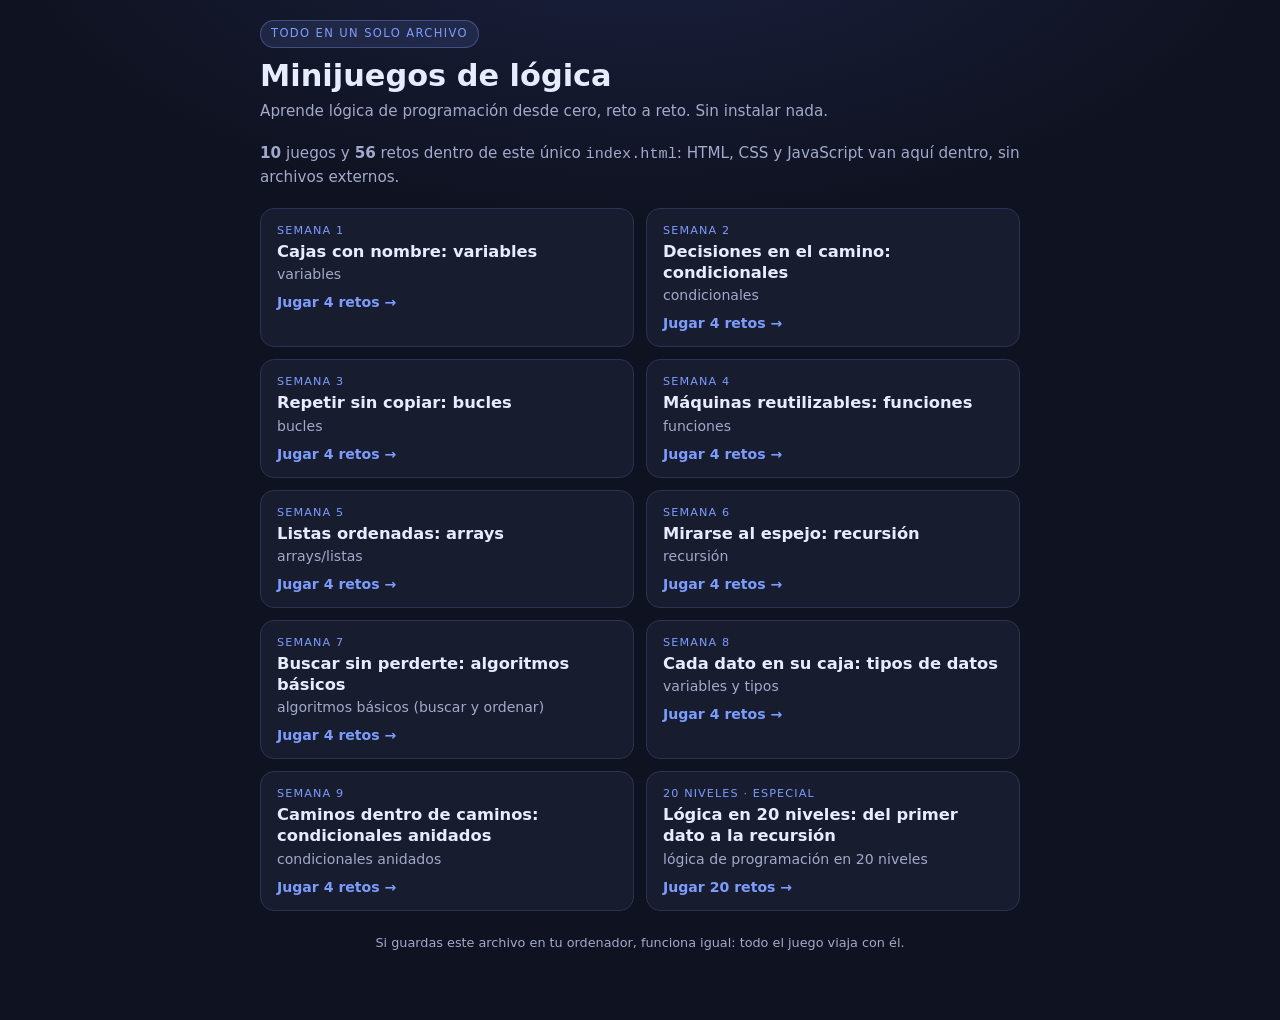
==== commit deec07dd: "Add files via upload" ====
--- a/index .html
+++ b/index .html
@@ -3,7 +3,7 @@
 <head>
 <meta charset="utf-8">
 <meta name="viewport" content="width=device-width, initial-scale=1">
-<title>Lógica en 20 niveles — minijuego</title>
+<title>Minijuegos de lógica — todos en un solo archivo</title>
 <style>
   :root {
     --fondo: #0f1220;
@@ -121,410 +121,90 @@
     .tarjeta { padding: 14px 12px; }
     pre { font-size: .84rem; }
   }
+
+  /* ---------- portal ---------- */
+  .portal-intro { color: var(--suave); margin: 0 0 18px; font-size: .95rem; }
+  .lista-juegos { display: grid; gap: 12px; grid-template-columns: 1fr; }
+  @media (min-width: 620px) { .lista-juegos { grid-template-columns: 1fr 1fr; } }
+  .tarjeta-juego {
+    display: flex; flex-direction: column; gap: 4px; text-align: left; cursor: pointer;
+    background: var(--panel); color: var(--texto); border: 1px solid var(--borde);
+    border-radius: var(--radio); padding: 15px 16px; font-family: inherit;
+    transition: transform .12s ease, border-color .12s ease;
+  }
+  .tarjeta-juego:hover { border-color: var(--acento); transform: translateY(-2px); }
+  .tarjeta-juego .semana { font-size: .7rem; letter-spacing: .1em; text-transform: uppercase; color: var(--acento); }
+  .tarjeta-juego .nombre { font-size: 1.02rem; font-weight: 700; line-height: 1.3; }
+  .tarjeta-juego .concepto-mini { font-size: .88rem; color: var(--suave); }
+  .tarjeta-juego .jugar { margin-top: 8px; font-size: .88rem; font-weight: 700; color: var(--acento); }
+  .volver {
+    background: transparent; color: var(--suave); border: 1px solid var(--borde);
+    border-radius: 999px; padding: 7px 14px; font-size: .85rem; cursor: pointer;
+    font-family: inherit; margin-bottom: 14px;
+  }
+  .volver:hover { color: var(--texto); border-color: var(--acento); }
+  .cuenta { color: var(--suave); font-size: .82rem; margin: 0 0 14px; }
 </style>
 </head>
 <body>
 <div class="envoltura">
-  <header class="encabezado">
-    <span class="etiqueta" id="etiqueta">20 niveles · <span id="concepto">concepto</span></span>
-    <h1 id="titulo">Minijuego de lógica</h1>
-    <p class="subtitulo">Practica lógica de programación desde cero. Sin instalar nada.</p>
-  </header>
-
-  <section class="tarjeta explicacion" id="explicacion">
-    <h2>El concepto de esta semana</h2>
-    <p id="texto-explicacion"></p>
-  </section>
-
-  <section class="tarjeta">
-    <div class="barra">
-      <span>Reto <strong id="num-reto">1</strong> de <strong id="total-retos">0</strong></span>
-      <span>Puntos: <strong id="puntos">0</strong></span>
-    </div>
-    <div class="pista-progreso"><i id="barra-progreso"></i></div>
-
-    <div id="reto"></div>
-    <div class="feedback" id="feedback" role="status" aria-live="polite"></div>
-  </section>
-
-  <p class="pie">Veinte niveles, uno detrás de otro · <span id="pie-semana">Niveles 1–20</span></p>
+
+  <!-- ============ PORTAL: todos los juegos ============ -->
+  <div id="portal">
+    <header class="encabezado">
+      <span class="etiqueta">Todo en un solo archivo</span>
+      <h1>Minijuegos de lógica</h1>
+      <p class="subtitulo">Aprende lógica de programación desde cero, reto a reto. Sin instalar nada.</p>
+    </header>
+    <p class="portal-intro">
+      <strong id="total-juegos">0</strong> juegos y <strong id="total-retos-todos">0</strong> retos dentro de este único
+      <code>index.html</code>: HTML, CSS y JavaScript van aquí dentro, sin archivos externos.
+    </p>
+    <div class="lista-juegos" id="lista-juegos"></div>
+    <p class="pie">Si guardas este archivo en tu ordenador, funciona igual: todo el juego viaja con él.</p>
+  </div>
+
+  <!-- ============ VISTA DE JUEGO ============ -->
+  <div id="vista-juego" hidden>
+    <button class="volver" id="volver-portal" type="button">← Ver todos los juegos</button>
+
+    <header class="encabezado">
+      <span class="etiqueta" id="etiqueta">Juego · <span id="concepto">concepto</span></span>
+      <h1 id="titulo">Minijuego de lógica</h1>
+      <p class="subtitulo" id="subtitulo">Practica lógica de programación desde cero.</p>
+    </header>
+
+    <section class="tarjeta explicacion" id="explicacion">
+      <h2>El concepto</h2>
+      <p id="texto-explicacion"></p>
+    </section>
+
+    <section class="tarjeta">
+      <div class="barra">
+        <span>Reto <strong id="num-reto">1</strong> de <strong id="total-retos">0</strong></span>
+        <span>Puntos: <strong id="puntos">0</strong></span>
+      </div>
+      <div class="pista-progreso"><i id="barra-progreso"></i></div>
+
+      <div id="reto"></div>
+      <div class="feedback" id="feedback" role="status" aria-live="polite"></div>
+    </section>
+
+    <p class="pie">Un minijuego nuevo cada semana · <span id="pie-semana">Semana 1</span></p>
+  </div>
 </div>
 
-<!--
-  DATOS DEL JUEGO
-  Todo el contenido editable está en este bloque JSON.
-  No hace falta tocar el motor de abajo.
--->
-<script id="game-data" type="application/json">
-{
-  "semana": 20,
-  "concepto": "lógica de programación en 20 niveles",
-  "titulo": "Lógica en 20 niveles: del primer dato a la recursión",
-  "explicacion": "Veinte niveles para ir de cero a pensar como un programa: variables, decisiones, bucles, funciones, listas, algoritmos y recursión. Cada nivel añade una pieza nueva sobre lo aprendido en el anterior, y puedes usar las pistas siempre que te atasques. No hace falta instalar nada: se juega aquí mismo.",
-  "retos": [
-    {
-      "tipo": "completar",
-      "enunciado": "Nivel 1 · Crea la variable puntos y guárdale el valor 10.",
-      "plantilla": "___ puntos = 10;",
-      "respuesta": [
-        "let"
-      ],
-      "opciones": [
-        [
-          "let",
-          "print",
-          "for"
-        ]
-      ],
-      "pistas": [
-        "Para crear una variable que después puede cambiar se usa una palabra clave de tres letras.",
-        "print no existe en JavaScript, y for es para repetir cosas, no para guardar un valor."
-      ],
-      "exito": "Una variable es una caja con nombre: ahí queda el 10."
-    },
-    {
-      "tipo": "predecir",
-      "enunciado": "Nivel 2 · ¿Qué imprime este programa?",
-      "codigo": "let monedas = 5;\nmonedas = monedas + 3;\nconsole.log(monedas);",
-      "aceptadas": [
-        "8"
-      ],
-      "pistas": [
-        "La segunda línea no crea otra variable: cambia el valor de la misma caja.",
-        "Guarda 5 y luego súmale 3 sobre ese mismo valor."
-      ],
-      "exito": "Asignar otra vez reemplaza el contenido de la caja."
-    },
-    {
-      "tipo": "orden",
-      "enunciado": "Nivel 3 · Ordena el condicional que decide si una persona puede pasar según su edad.",
-      "bloques": [
-        "let mensaje;",
-        "if (edad >= 18) {",
-        "  mensaje = \"puede pasar\";",
-        "} else {",
-        "  mensaje = \"no puede pasar\";",
-        "}"
-      ],
-      "pistas": [
-        "Primero hace falta la caja donde guardar el resultado.",
-        "El if abre la pregunta y el else recoge el caso contrario.",
-        "Cierra la llave del else al final: cada bloque abierto necesita su cierre."
-      ],
-      "exito": "Con if y else el programa elige un camino, nunca los dos."
-    },
-    {
-      "tipo": "predecir",
-      "enunciado": "Nivel 4 · ¿Qué imprime este programa?",
-      "codigo": "let nota = 7;\nlet resultado;\nif (nota >= 9) {\n  resultado = \"alta\";\n} else if (nota >= 5) {\n  resultado = \"media\";\n} else {\n  resultado = \"baja\";\n}\nconsole.log(resultado);",
-      "aceptadas": [
-        "media"
-      ],
-      "pistas": [
-        "Con else if las condiciones se revisan en orden y la primera que se cumple gana.",
-        "7 no llega a 9, pero sí llega a 5."
-      ],
-      "exito": "La cadena else if para en la primera condición verdadera."
-    },
-    {
-      "tipo": "completar",
-      "enunciado": "Nivel 5 · Completa el bucle para que sume los números del 1 al 5 y muestre el total.",
-      "plantilla": "let total = 0;\nfor (let i = 1; i ___ 5; i++) {\n  total = total ___ i;\n}\nconsole.log(total);",
-      "respuesta": [
-        "<=",
-        "+"
-      ],
-      "opciones": [
-        [
-          "<=",
-          "<",
-          ">"
-        ],
-        [
-          "+",
-          "-",
-          "*"
-        ]
-      ],
-      "pistas": [
-        "El 5 tiene que entrar en la suma, así que la condición debe permitir llegar hasta él.",
-        "En cada vuelta el total crece: hay que acumular el valor, no restarlo."
-      ],
-      "exito": "El bucle repite el mismo paso y el acumulador guarda lo hecho."
-    },
-    {
-      "tipo": "predecir",
-      "enunciado": "Nivel 6 · ¿Qué imprime este programa?",
-      "codigo": "let total = 0;\nfor (let i = 1; i <= 4; i++) {\n  total = total + i * 2;\n}\nconsole.log(total);",
-      "aceptadas": [
-        "20"
-      ],
-      "pistas": [
-        "En cada vuelta primero se multiplica y después se suma al total.",
-        "Los valores que se suman son 2, 4, 6 y 8."
-      ],
-      "exito": "Dentro del bucle puedes calcular cosas nuevas antes de acumular."
-    },
-    {
-      "tipo": "orden",
-      "enunciado": "Nivel 7 · Ordena la función y su uso: definir, devolver y llamar.",
-      "bloques": [
-        "function saludar(nombre) {",
-        "  return \"Hola \" + nombre;",
-        "  }",
-        "let mensaje = saludar(\"Ada\");",
-        "console.log(mensaje);"
-      ],
-      "pistas": [
-        "Una función se define antes de poder usarla.",
-        "El return pertenece al cuerpo de la función, antes de la llave que lo cierra.",
-        "Después de definirla, se llama y se guarda su resultado para mostrarlo."
-      ],
-      "exito": "Definir una vez y llamar muchas: eso es una función."
-    },
-    {
-      "tipo": "predecir",
-      "enunciado": "Nivel 8 · ¿Qué imprime este programa?",
-      "codigo": "function doble(numero) {\n  return numero * 2;\n}\nlet resultado = doble(6) + doble(2);\nconsole.log(resultado);",
-      "aceptadas": [
-        "16"
-      ],
-      "pistas": [
-        "Cada llamada devuelve un valor que ocupa el lugar de la llamada.",
-        "doble(6) vale 12 y doble(2) vale 4; después solo queda sumarlos."
-      ],
-      "exito": "El valor devuelto se puede usar como cualquier otro número."
-    },
-    {
-      "tipo": "completar",
-      "enunciado": "Nivel 9 · Completa el acceso a la lista: primera fruta y cuántas hay.",
-      "plantilla": "let frutas = [\"pera\", \"uva\", \"kiwi\"];\nconsole.log(frutas[___]);\nconsole.log(frutas.___);",
-      "respuesta": [
-        "0",
-        "length"
-      ],
-      "opciones": [
-        [
-          "0",
-          "1",
-          "3"
-        ],
-        [
-          "length",
-          "size",
-          "count"
-        ]
-      ],
-      "pistas": [
-        "Las posiciones de una lista se cuentan desde cero, no desde uno.",
-        "Para saber cuántos elementos hay en JavaScript se usa una propiedad con nombre inglés."
-      ],
-      "exito": "Índice para un elemento, length para el total."
-    },
-    {
-      "tipo": "predecir",
-      "enunciado": "Nivel 10 · ¿Qué imprime este programa?",
-      "codigo": "let numeros = [2, 4, 6];\nlet suma = 0;\nfor (let i = 0; i < numeros.length; i++) {\n  suma += numeros[i];\n}\nconsole.log(suma);",
-      "aceptadas": [
-        "12"
-      ],
-      "pistas": [
-        "El bucle pasa por las tres posiciones de la lista, de la 0 a la 2.",
-        "suma += numeros[i] es lo mismo que suma = suma + numeros[i]."
-      ],
-      "exito": "Recorrer una lista es la base de casi todos los algoritmos."
-    },
-    {
-      "tipo": "orden",
-      "enunciado": "Nivel 11 · Ordena el algoritmo que encuentra el número mayor de la lista.",
-      "bloques": [
-        "let mayor = numeros[0];",
-        "for (let i = 1; i < numeros.length; i++) {",
-        "  if (numeros[i] > mayor) mayor = numeros[i];",
-        "}",
-        "console.log(mayor);"
-      ],
-      "pistas": [
-        "Se empieza suponiendo que el primero ya es el mayor.",
-        "Después se compara con los demás, sin repetir el que ya tomamos como referencia.",
-        "Solo se reemplaza el candidato cuando aparece uno estrictamente mayor."
-      ],
-      "exito": "Comparar y quedarse con el mejor: así se busca un máximo."
-    },
-    {
-      "tipo": "predecir",
-      "enunciado": "Nivel 12 · ¿Qué imprime este programa?",
-      "codigo": "function suma(n) {\n  if (n === 1) {\n    return 1;\n  }\n  return n + suma(n - 1);\n}\nconsole.log(suma(4));",
-      "aceptadas": [
-        "10"
-      ],
-      "pistas": [
-        "El caso base responde cuando ya no queda nada que sumar.",
-        "suma(4) se apoya en suma(3), esta en suma(2) y esta en suma(1).",
-        "Al volver se suman en cadena: 1, luego 2 + 1, luego 3 + 3, luego 4 + 6."
-      ],
-      "exito": "La recursión resuelve un caso pequeño y confía en sí misma para el resto."
-    },
-    {
-      "tipo": "completar",
-      "enunciado": "Nivel 13 · Completa el caso base y el valor de arranque del factorial.",
-      "plantilla": "function factorial(n) {\n  if (n ___ 1) {\n    return ___;\n  }\n  return n * factorial(n - 1);\n}",
-      "respuesta": [
-        "===",
-        "1"
-      ],
-      "opciones": [
-        [
-          "===",
-          "=",
-          ">"
-        ],
-        [
-          "1",
-          "0",
-          "n"
-        ]
-      ],
-      "pistas": [
-        "Comparar en JavaScript son tres signos iguales; uno solo asigna.",
-        "El factorial de 1 es 1: multiplicar por 0 lo estropearía todo."
-      ],
-      "exito": "Sin caso base correcto la recursión nunca termina."
-    },
-    {
-      "tipo": "predecir",
-      "enunciado": "Nivel 14 · ¿Qué imprime este programa?",
-      "codigo": "let numeros = [4, 2, 3];\nfor (let i = 0; i < numeros.length - 1; i++) {\n  if (numeros[i] > numeros[i + 1]) {\n    let aux = numeros[i];\n    numeros[i] = numeros[i + 1];\n    numeros[i + 1] = aux;\n  }\n}\nconsole.log(numeros.join(\"-\"));",
-      "aceptadas": [
-        "2-3-4"
-      ],
-      "pistas": [
-        "En cada vuelta se comparan dos vecinos y, si están desordenados, se intercambian.",
-        "El bucle para una posición antes del final porque siempre mira el siguiente.",
-        "Tras la primera vuelta el 4 se va a la derecha; después el 3. Escribe la lista final unida con guiones."
-      ],
-      "exito": "Intercambiar vecinos desordenados termina ordenando la lista."
-    },
-    {
-      "tipo": "completar",
-      "enunciado": "Nivel 15 · Completa la búsqueda binaria: mirar el centro y descartar media lista.",
-      "plantilla": "let inicio = 0;\nlet fin = lista.length - 1;\nwhile (inicio <= fin) {\n  let medio = Math.floor((inicio + fin) / ___);\n  if (lista[medio] === buscado) return medio;\n  if (lista[medio] ___ buscado) inicio = medio + 1;\n  else fin = medio - 1;\n}",
-      "respuesta": [
-        "2",
-        "<"
-      ],
-      "opciones": [
-        [
-          "2",
-          "3",
-          "4"
-        ],
-        [
-          "<",
-          ">",
-          "==="
-        ]
-      ],
-      "pistas": [
-        "El centro está a mitad de camino entre inicio y fin.",
-        "Si el valor del centro es menor que el buscado, la respuesta tiene que estar a la derecha."
-      ],
-      "exito": "Cada comparación elimina la mitad: por eso es tan rápida."
-    },
-    {
-      "tipo": "predecir",
-      "enunciado": "Nivel 16 · ¿Qué imprime este programa?",
-      "codigo": "let cantidad = \"4\";\nlet total = cantidad * 2;\nconsole.log(typeof total + \" \" + total);",
-      "aceptadas": [
-        "number 8"
-      ],
-      "pistas": [
-        "Con * JavaScript convierte el texto en número antes de multiplicar.",
-        "typeof devuelve el tipo en inglés y en minúsculas.",
-        "La consola muestra una palabra y un número separados por un espacio."
-      ],
-      "exito": "No todos los datos son iguales: el tipo manda."
-    },
-    {
-      "tipo": "orden",
-      "enunciado": "Nivel 17 · Ordena las ramas del coste de envío según el peso, de la más restrictiva a la más general.",
-      "bloques": [
-        "if (peso <= 1) { costo = 5; }",
-        "else if (peso <= 5) { costo = 10; }",
-        "else if (peso <= 20) { costo = 18; }",
-        "else { costo = 30; }"
-      ],
-      "pistas": [
-        "Con else if solo se revisa lo siguiente si lo anterior no se cumplió.",
-        "Si empezaras por 20, un paquete de medio kilo pagaría de más.",
-        "Deja el else para los paquetes que superan todos los límites."
-      ],
-      "exito": "En condicionales anidados, el orden cambia el resultado."
-    },
-    {
-      "tipo": "predecir",
-      "enunciado": "Nivel 18 · ¿Qué imprime este programa?",
-      "codigo": "let total = 0;\nfor (let i = 1; i <= 3; i++) {\n  for (let j = 1; j <= 2; j++) {\n    total++;\n  }\n}\nconsole.log(total);",
-      "aceptadas": [
-        "6"
-      ],
-      "pistas": [
-        "El bucle de dentro se ejecuta entero por cada vuelta del de fuera.",
-        "El de fuera da 3 vueltas y el de dentro 2 en cada una.",
-        "total++ suma uno cada vez que se entra en el bucle interno."
-      ],
-      "exito": "Bucles dentro de bucles: se multiplican las repeticiones."
-    },
-    {
-      "tipo": "completar",
-      "enunciado": "Nivel 19 · Completa la función que cuenta cuántas personas de la lista son mayores de edad.",
-      "plantilla": "let personas = [{ nombre: \"Ada\", edad: 36 }, { nombre: \"Linus\", edad: 17 }];\nfunction mayores(lista) {\n  let cuenta = 0;\n  for (let i = 0; i < lista.length; i++) {\n    if (lista[i].___ >= 18) {\n      cuenta++;\n    }\n  }\n  return ___;\n}\nconsole.log(mayores(personas));",
-      "respuesta": [
-        "edad",
-        "cuenta"
-      ],
-      "opciones": [
-        [
-          "edad",
-          "nombre",
-          "lista"
-        ],
-        [
-          "cuenta",
-          "i",
-          "18"
-        ]
-      ],
-      "pistas": [
-        "Cada elemento de la lista es un objeto con varias propiedades: hay que elegir la que guarda los años.",
-        "La función debe devolver el contador que fue creciendo, no el índice del bucle."
-      ],
-      "exito": "Listas de objetos: recorrer, leer una propiedad y contar."
-    },
-    {
-      "tipo": "predecir",
-      "enunciado": "Nivel 20 · Último nivel: ¿qué imprime este programa?",
-      "codigo": "function fib(n) {\n  if (n <= 1) {\n    return n;\n  }\n  return fib(n - 1) + fib(n - 2);\n}\nconsole.log(fib(6));",
-      "aceptadas": [
-        "8"
-      ],
-      "pistas": [
-        "El caso base corta cuando n vale 0 o 1, y devuelve ese mismo número.",
-        "Cada llamada se parte en dos llamadas más pequeñas, y las sumas al volver.",
-        "La serie empieza 0, 1, 1, 2, 3, 5, 8: cuenta hasta la sexta posición contando desde 0."
-      ],
-      "exito": "Recursión doble: dos llamadas dentro de una misma función."
-    }
-  ]
-}
-</script>
+<!-- CATÁLOGO: todos los juegos y sus retos, en un único JSON -->
+<script id="games-data" type="application/json">{"juegos":[{"id":"semana-01","semana":1,"tipo":"semana","concepto":"variables","titulo":"Cajas con nombre: variables","explicacion":"Una variable es una caja con nombre donde guardas un valor para usarlo más tarde. Al escribir let edad = 15; le dices a la computadora «guarda 15 en una caja llamada edad». Cada vez que nombras la caja después, estás pidiendo lo que hay dentro.","retos":[{"tipo":"orden","enunciado":"Ordena las instrucciones para crear una variable llamada monedas, sumarle 5 y mostrar el resultado.","bloques":["let monedas = 10;","monedas = monedas + 5;","console.log(monedas);"],"pistas":["Antes de usar una variable hay que crearla: fíjate en cuál de las tres líneas la crea.","La línea que solo muestra el resultado no puede ir antes de haber cambiado el valor.","Primero se declara con su valor inicial, luego se modifica y al final se imprime."],"exito":"Orden perfecto: crear, modificar y mostrar. Ese es el ciclo de vida de una variable."},{"tipo":"completar","enunciado":"Completa la línea para crear una variable llamada edad que guarde el número 15.","plantilla":"___ edad ___ 15;","respuesta":["let","="],"opciones":[["let","const","print"],["=","==","->"]],"pistas":["Para crear una variable que después puede cambiar se usa una palabra clave de tres letras.","Una sola línea no compara nada: solo guarda un valor en la caja.","La palabra clave es let y el símbolo que asigna es un solo igual."],"exito":"Correcto: la palabra clave declara la caja y el = mete el valor dentro."},{"tipo":"predecir","enunciado":"¿Qué número imprime este programa?","codigo":"let vida = 3;\nvida = vida * 2;\nvida = vida - 1;\nconsole.log(vida);","aceptadas":["5"],"pistas":["Ve paso a paso: ¿cuánto vale vida después de la segunda línea?","La segunda línea guarda 6 en la misma caja; la tercera le resta 1.","El resultado es un número de una cifra, mayor que 4."],"exito":"Exacto: la variable va cambiando y cada línea usa el valor que dejó la anterior."},{"tipo":"predecir","enunciado":"Y ahora con texto: ¿qué imprime este programa?","codigo":"let nombre = \"Ana\";\nnombre = nombre + \"!\";\nconsole.log(nombre);","aceptadas":["Ana!","ana!"],"pistas":["Las comillas indican texto, así que el + aquí no suma números: pega una cosa detrás de otra.","El valor de nombre cambia de \"Ana\" a \"Ana\" más el signo.","Escribe el nombre tal cual estaba y añade el signo de exclamación."],"exito":"¡Bien! Una variable también puede guardar texto, y el + lo concatena."}]},{"id":"semana-02","semana":2,"tipo":"semana","concepto":"condicionales","titulo":"Decisiones en el camino: condicionales","explicacion":"Un condicional deja que el programa elija entre dos caminos: si se cumple una condición hace una cosa y, si no, hace otra. Se escribe con if (si) y else (si no), y la condición siempre es algo que puede ser verdadero o falso. Así el mismo código responde distinto según los datos.","retos":[{"tipo":"orden","enunciado":"Ordena las líneas para comprobar si una persona puede votar y, si no puede, avisarlo.","bloques":["if (edad >= 18) {","  console.log(\"Puedes votar\");","} else {","  console.log(\"Todavía no puedes votar\");","}"],"pistas":["El bloque if va primero: dentro de sus llaves solo está lo que pasa cuando la condición se cumple.","else es el camino alternativo, así que no puede ir antes que su if.","Primero la condición con su cuerpo, después else con el suyo, y al final se cierra todo."],"exito":"Correcto: if abre el primer camino, else el segundo y las llaves cierran cada bloque."},{"tipo":"completar","enunciado":"Completa el programa para que avise de calor solo cuando la temperatura supere los 30 grados.","plantilla":"if (temperatura ___ 30) {\n  console.log(\"Hace calor\");\n} ___ {\n  console.log(\"Hace fresco\");\n}","respuesta":[">","else"],"opciones":[[">","<","=="],["else","if","then"]],"pistas":["«Supere los 30» significa que la temperatura tiene que ser mayor, no igual ni menor.","El segundo hueco es la palabra que abre el camino alternativo.","El primero es un símbolo de comparación y el segundo una palabra clave de cuatro letras."],"exito":"Muy bien: > compara y else abre el camino de los días frescos."},{"tipo":"predecir","enunciado":"¿Qué imprime este programa? (escribe el texto tal cual, sin las comillas)","codigo":"let puntos = 12;\nif (puntos >= 10) {\n  console.log(\"Nivel 2\");\n} else {\n  console.log(\"Nivel 1\");\n}","aceptadas":["Nivel 2","nivel 2"],"pistas":["Compara el valor guardado en puntos con 10, no con 12.","12 es mayor o igual que 10, así que la condición se cumple.","Se ejecuta solo la línea que está dentro del primer bloque."],"exito":"Exacto: como 12 >= 10 es verdadero, el else ni se toca y solo se imprime una línea."},{"tipo":"predecir","enunciado":"Aquí hay tres caminos. ¿Qué se imprime si hora vale 14?","codigo":"let hora = 14;\nif (hora < 12) {\n  console.log(\"Buenos días\");\n} else if (hora < 20) {\n  console.log(\"Buenas tardes\");\n} else {\n  console.log(\"Buenas noches\");\n}","aceptadas":["Buenas tardes","buenas tardes"],"pistas":["Las condiciones se revisan de arriba abajo y se detiene en la primera que sea verdadera.","14 no es menor que 12, así que el primer bloque se descarta: prueba el segundo.","14 sí es menor que 20, así que la respuesta es el saludo de la tarde."],"exito":"Perfecto: con else if el programa prueba en orden y se queda con el primer camino verdadero."}]},{"id":"semana-03","semana":3,"tipo":"semana","concepto":"bucles","titulo":"Repetir sin copiar: bucles","explicacion":"Un bucle repite las mismas instrucciones muchas veces sin que las escribas de nuevo. En vez de copiar diez líneas iguales, escribes el paso una sola vez y le dices a la computadora cuántas veces repetirlo o hasta cuándo seguir. Con for repites un número conocido de veces; con while repites mientras una condición siga siendo verdadera.","retos":[{"tipo":"orden","enunciado":"Ordena las líneas del bucle que suma los números 1, 2 y 3 y luego muestra el total.","bloques":["let suma = 0;","for (let i = 1; i <= 3; i++) {","  suma = suma + i;","}","console.log(suma);"],"pistas":["Antes del bucle hace falta una caja donde ir acumulando, empezando en cero.","La línea que suma va dentro del bucle; la que muestra el total, después.","El orden es: acumulador, cabecera del for, cuerpo que suma, llave de cierre y muestra final."],"exito":"Perfecto: el acumulador empieza en 0 y crece en cada vuelta del bucle."},{"tipo":"completar","enunciado":"Completa el bucle para que imprima del 1 al 5, incluido el 5.","plantilla":"for (let i = 1; i ___ 5; i___ ) {\n  console.log(i);\n}","respuesta":["<=","++"],"opciones":[["<=","<",">="],["++","--","+1"]],"pistas":["Si la comparación deja fuera al 5, el bucle se detiene antes de imprimirlo.","En cada vuelta el contador tiene que subir, no bajar.","Necesitas «menor o igual que» y el operador que suma uno al contador."],"exito":"Bien: con <= el 5 entra en el bucle, y ++ hace avanzar el contador."},{"tipo":"predecir","enunciado":"¿Cuántas líneas imprime este programa? (responde solo con el número)","codigo":"let n = 0;\nwhile (n < 3) {\n  console.log(n);\n  n = n + 1;\n}","aceptadas":["3","tres"],"pistas":["No mires el valor que imprime: cuenta cuántas veces entra al cuerpo del bucle.","El bucle se repite mientras n sea menor que 3, y n empieza en 0.","Cada vuelta suma 1 a n; fíjate en cuántos valores distintos de n cumplen la condición."],"exito":"Exacto: el cuerpo se ejecuta una vez por cada valor de n que cumple la condición."},{"tipo":"predecir","enunciado":"¿Qué número imprime este programa al final?","codigo":"let total = 0;\nfor (let i = 1; i <= 4; i++) {\n  total = total + i;\n}\nconsole.log(total);","aceptadas":["10"],"pistas":["El bucle no imprime nada: solo va acumulando dentro de total.","En cada vuelta suma el valor actual de i: primero 1, después 2, y así hasta 4.","El resultado es la suma de 1 + 2 + 3 + 4, un número de dos cifras que empieza por 1."],"exito":"Correcto: la variable total guarda lo sumado en todas las vueltas, y se imprime una sola vez al salir."}]},{"id":"semana-04","semana":4,"tipo":"semana","concepto":"funciones","titulo":"Máquinas reutilizables: funciones","explicacion":"Una función es un bloque de instrucciones con nombre que puedes usar todas las veces que quieras sin volver a escribirlo. Le pasas datos entre paréntesis (los parámetros) y con return devuelve un resultado que puedes guardar o imprimir. Así divides un problema grande en piezas pequeñas que puedes probar por separado.","retos":[{"tipo":"orden","enunciado":"Ordena el código para crear una función que salude y usarla después.","bloques":["function saludar(nombre) {","  return \"Hola, \" + nombre;","}","console.log(saludar(\"Ana\"));"],"pistas":["Una función no hace nada por sí sola: primero se define y solo después se llama.","La línea que devuelve el saludo va dentro de las llaves de la función.","El orden es: cabecera con el nombre, cuerpo con return, llave de cierre y, al final, la llamada."],"exito":"Correcto: primero defines la máquina y después la pones a trabajar con el dato «Ana»."},{"tipo":"completar","enunciado":"Completa la función para que devuelva la suma de sus dos parámetros.","plantilla":"___ sumar(a, b) {\n  ___ a + b;\n}","respuesta":["function","return"],"opciones":[["function","let","def"],["return","console.log","var"]],"pistas":["Para crear una función se usa una palabra clave de ocho letras, no la de las variables.","Si solo lo imprimes con console.log, la función no entrega el valor a quien la llama.","El primer hueco es la palabra que declara la función; el segundo, la que entrega el resultado."],"exito":"Muy bien: function la declara y return entrega el resultado a quien la llamó."},{"tipo":"predecir","enunciado":"¿Qué número imprime este programa?","codigo":"function doble(n) {\n  return n * 2;\n}\nconsole.log(doble(4) + 1);","aceptadas":["9"],"pistas":["Primero se resuelve la llamada doble(4); lo de fuera se calcula después.","doble(4) devuelve 8, y a ese resultado todavía le queda una operación por hacer.","El resultado final es un número de una cifra, mayor que 8."],"exito":"Exacto: la función devuelve un valor normal y con él se sigue calculando."},{"tipo":"predecir","enunciado":"¿Qué texto imprime este programa? (escríbelo sin comillas)","codigo":"function estado(puntos) {\n  if (puntos >= 50) {\n    return \"Aprobado\";\n  }\n  return \"Reprobado\";\n}\nconsole.log(estado(40));","aceptadas":["Reprobado","reprobado"],"pistas":["Mira el valor que recibe la función: no llega al número de la condición.","Si la condición es falsa, el return de dentro no se ejecuta: el programa sigue bajando.","La respuesta es la palabra que aparece en el último return, cuando no se cumple la condición."],"exito":"Perfecto: return termina la función en el momento en que se ejecuta, y saltó directo al último."}]},{"id":"semana-05","semana":5,"tipo":"semana","concepto":"arrays/listas","titulo":"Listas ordenadas: arrays","explicacion":"Un array es una lista ordenada de valores guardada en una sola variable: números, textos o lo que necesites. Cada elemento tiene una posición llamada índice, y lo importante es que la primera posición es la 0, no la 1. Con length sabes cuántos elementos hay y con un bucle puedes recorrerlos todos.","retos":[{"tipo":"orden","enunciado":"Ordena el código para crear una lista de frutas, añadir una y mostrar la primera.","bloques":["let frutas = [\"manzana\", \"pera\"];","frutas.push(\"uva\");","console.log(frutas[0]);"],"pistas":["No puedes añadir a una lista que todavía no existe.","La línea que muestra la primera fruta necesita que la lista ya esté creada.","Primero se crea la lista con corchetes, después se añade y al final se lee una posición."],"exito":"Bien: la lista se crea, crece con push y se lee por su índice."},{"tipo":"completar","enunciado":"Completa el código para que imprima «verde» y después cuántos colores hay en la lista.","plantilla":"let colores = [\"rojo\", \"verde\", \"azul\"];\nconsole.log(colores[___]);\nconsole.log(colores.___);","respuesta":["1","length"],"opciones":[["0","1","2"],["length","size","count"]],"pistas":["«verde» no es el primer elemento de la lista: cuenta desde cero.","Para saber cuántos elementos hay se usa una propiedad, no una función con paréntesis.","El índice de «verde» es el número que va después del 0, y la propiedad se llama length."],"exito":"Correcto: el índice 1 es el segundo elemento, y length devuelve 3."},{"tipo":"predecir","enunciado":"¿Qué número imprime este programa?","codigo":"let notas = [7, 9, 5];\nconsole.log(notas[1] + notas[2]);","aceptadas":["14"],"pistas":["Ojo: notas[1] no es el primer valor de la lista.","notas[1] es 9 y notas[2] es 5.","El resultado es la suma de esos dos, un número de dos cifras que empieza por 1."],"exito":"Exacto: el índice 0 es el 7, así que notas[1] es el segundo valor."},{"tipo":"predecir","enunciado":"¿Qué número imprime al final este recorrido de la lista?","codigo":"let numeros = [2, 4, 6];\nlet total = 0;\nfor (let i = 0; i < numeros.length; i++) {\n  total = total + numeros[i];\n}\nconsole.log(total);","aceptadas":["12"],"pistas":["El bucle no imprime nada en cada vuelta: solo acumula.","i va de 0 a 2, así que en cada vuelta se suma un elemento distinto de la lista.","El resultado es la suma de los tres números de la lista, un número de dos cifras que empieza por 1."],"exito":"Perfecto: con length el bucle se adapta solo al tamaño de la lista y suma cada elemento."}]},{"id":"semana-06","semana":6,"tipo":"semana","concepto":"recursión","titulo":"Mirarse al espejo: recursión","explicacion":"Una función recursiva se llama a sí misma para resolver una versión más pequeña del mismo problema, como cuando te miras en dos espejos enfrentados. Para que no se repita para siempre necesita un caso base: una condición que la detiene y devuelve un valor. Si falta el caso base, la función se llama sin parar hasta que el programa falla.","retos":[{"tipo":"orden","enunciado":"Ordena la función recursiva que cuenta hacia atrás desde n hasta 1.","bloques":["function cuentaAtras(n) {","  if (n === 0) return;","  console.log(n);","  cuentaAtras(n - 1);","}"],"pistas":["El caso base tiene que comprobarse antes de imprimir nada, o nunca se detendría.","La llamada a sí misma va al final, y debe pasarle un número más pequeño.","Orden: cabecera, caso base que corta, mostrar, llamada con n-1 y llave de cierre."],"exito":"Perfecto: primero el freno, después el trabajo y al final la llamada con el problema más pequeño."},{"tipo":"completar","enunciado":"Completa el caso base del factorial: cuando n vale 1, la función devuelve 1 y se detiene.","plantilla":"function factorial(n) {\n  if (n ___ 1) {\n    return ___;\n  }\n  return n * factorial(n - 1);\n}","respuesta":["===","1"],"opciones":[["===",">=","!="],["0","1","n"]],"pistas":["El caso base es el momento exacto en que ya no hay que seguir bajando.","Comparar con >= haría que el caso base se cumpliera en casi todos los valores y rompería el resultado.","Necesitas comparar igualdad estricta y devolver el número que hace que el factorial termine."],"exito":"Bien: === detiene la cadena justo en 1, y ese 1 es el valor que empieza a multiplicarse hacia arriba."},{"tipo":"predecir","enunciado":"¿Qué imprime este programa? (escríbelo sin comillas)","codigo":"function cuentaAtras(n) {\n  if (n === 0) {\n    console.log(\"¡Fin!\");\n    return;\n  }\n  cuentaAtras(n - 1);\n}\ncuentaAtras(2);","aceptadas":["¡Fin!","¡fin!","Fin!"],"pistas":["La función no imprime nada hasta llegar al caso base.","Con n = 2 se llama con 1, y con 1 se llama con 0.","Solo hay un console.log en todo el código, dentro del caso base."],"exito":"Exacto: cada llamada baja un escalón hasta llegar a 0 y ahí se imprime una única vez."},{"tipo":"predecir","enunciado":"¿Qué número imprime este programa?","codigo":"function sumaHasta(n) {\n  if (n === 0) return 0;\n  return n + sumaHasta(n - 1);\n}\nconsole.log(sumaHasta(3));","aceptadas":["6"],"pistas":["La función se llama con 3, que a su vez llama con 2, luego con 1 y termina en 0.","Las sumas se resuelven de dentro hacia fuera: primero el 0, después 1 + 0, luego 2 + 1…","El resultado es la suma de 1 + 2 + 3, un número de una cifra."],"exito":"Correcto: la recursión construye la respuesta al volver de cada llamada, de dentro hacia fuera."}]},{"id":"semana-07","semana":7,"tipo":"semana","concepto":"algoritmos básicos (buscar y ordenar)","titulo":"Buscar sin perderte: algoritmos básicos","explicacion":"Un algoritmo es una receta de pasos ordenados que resuelve un problema. Buscar es recorrer una lista hasta dar con lo que quieres, y ordenar es colocar los elementos en un orden claro para encontrarlos después mucho más rápido.","retos":[{"tipo":"orden","enunciado":"Ordena las piezas de una búsqueda lineal: recorrer la lista de nombres y guardar la posición del que buscas.","bloques":["let posicion = -1;","for (let i = 0; i < nombres.length; i++) {","  if (nombres[i] === buscado) posicion = i;","}"],"pistas":["Antes de recorrer la lista conviene dejar preparada una respuesta por si el nombre no aparece.","Para revisar la lista entera hace falta abrir un bucle con for y cerrarlo al final.","Primero prepara la variable, luego abre el bucle, dentro compara cada nombre con el buscado y al final cierra la llave."],"exito":"Esa es la búsqueda lineal: mirar uno por uno hasta encontrar."},{"tipo":"completar","enunciado":"Completa el recorrido para que revise la lista desde la primera posición hasta la última.","plantilla":"for (let i = 0; i ___ numeros.length; i++) {\n  if (numeros[___] === buscado) posicion = i;\n}","respuesta":["<","i"],"opciones":[["<",">","=="],["i","buscado","0"]],"pistas":["El bucle debe seguir dando vueltas mientras la posición no llegue al final de la lista.","En cada vuelta se mira el elemento que está en la posición actual del recorrido."],"exito":"Mientras el índice no llegue al final, seguimos mirando."},{"tipo":"predecir","enunciado":"¿Qué imprime este programa?","codigo":"let numeros = [3, 1, 2];\nfor (let i = 0; i < numeros.length - 1; i++) {\n  if (numeros[i] > numeros[i + 1]) {\n    let aux = numeros[i];\n    numeros[i] = numeros[i + 1];\n    numeros[i + 1] = aux;\n  }\n}\nconsole.log(numeros.join(\"-\"));","aceptadas":["1-2-3"],"pistas":["El bucle pasa una sola vez por la lista comparando cada número con el que tiene a su derecha.","Cuando el de la izquierda es mayor, se intercambian: primero 3 con 1, y en la siguiente vuelta 3 con 2.","Al terminar, la lista queda de menor a mayor; escríbela uniendo los números con guiones."],"exito":"Ordenar es ir dejando los mayores a la derecha, paso a paso."},{"tipo":"completar","enunciado":"Completa la búsqueda binaria: mira el centro de la lista y descarta la mitad donde el valor ya no puede estar.","plantilla":"while (inicio <= fin) {\n  let medio = Math.floor((inicio + fin) / ___);\n  if (lista[medio] === buscado) return medio;\n  if (lista[medio] ___ buscado) inicio = medio + 1;\n  else fin = medio - 1;\n}","respuesta":["2","<"],"opciones":[["2","3","10"],["<",">","==="]],"pistas":["El centro de un intervalo se obtiene repartiéndolo en dos partes iguales.","La segunda condición compara el valor del centro con el buscado: piensa qué relación se cumple cuando el buscado es mayor y toca mirar a la derecha.","El valor del centro es más pequeño que el buscado, por eso se descarta toda la mitad izquierda avanzando inicio."],"exito":"Cada comparación tira la mitad de la lista: eso es búsqueda binaria."}]},{"id":"semana-08","semana":8,"tipo":"semana","concepto":"variables y tipos","titulo":"Cada dato en su caja: tipos de datos","explicacion":"No todos los datos son iguales: un número, un texto y un booleano se comportan de forma distinta. El tipo decide qué puedes hacer con el valor, por ejemplo sumar dos números o pegar dos textos. A veces hay que convertir un dato de un tipo a otro para no llevarte sorpresas.","retos":[{"tipo":"completar","enunciado":"Completa las declaraciones para que cada variable guarde el tipo de dato que indica el comentario.","plantilla":"let edad = 42;            // número\nlet precio = ___;         // número decimal\nlet disponible = ___;     // booleano","respuesta":["19.99","true"],"opciones":[["19.99","\"19.99\"","19,99"],["true","\"true\"","1"]],"pistas":["Un decimal se escribe con punto, no con coma, y sin comillas.","Las comillas convertirían el valor en texto: fíjate en cuáles sobran.","Un booleano solo puede ser verdadero o falso, y en JavaScript se escribe sin comillas."],"exito":"Mismo dato, tipos distintos: número decimal y booleano."},{"tipo":"predecir","enunciado":"¿Qué imprime este programa?","codigo":"let edad = 7;\nlet sufijo = \" años\";\nconsole.log(edad + sufijo);","aceptadas":["7 años"],"pistas":["Cuando uno de los dos lados del + es texto, JavaScript pega en vez de sumar.","El número se convierte en texto y se une al otro texto sin añadir nada.","La consola muestra el número y la unidad juntos; escríbelo tal cual aparece."],"exito":"Con texto en medio, el + concatena: el número se vuelve texto."},{"tipo":"orden","enunciado":"Ordena los pasos para convertir el texto \"25\" en número y sumarle 5.","bloques":["let entrada = \"25\";","let numero = Number(entrada);","let total = numero + 5;","console.log(total);"],"pistas":["Lo primero es tener el dato tal como llega: un texto entre comillas.","Sin convertir, el + pegaría el 5 al texto y daría \"255\".","Convierte antes de operar: guarda el texto, conviértelo, suma y muestra el total."],"exito":"Convertir primero evita que 25 + 5 se convierta en 255."},{"tipo":"predecir","enunciado":"¿Qué imprime este programa? Escribe la palabra del tipo y el valor, separados por un espacio.","codigo":"let cantidad = \"3\";\nlet total = cantidad * 2;\nconsole.log(typeof total + \" \" + total);","aceptadas":["number 6"],"pistas":["Con el operador * JavaScript intenta convertir el texto en número antes de multiplicar.","typeof devuelve el nombre del tipo, en inglés y en minúsculas.","La consola muestra una palabra y un número separados por un espacio."],"exito":"Multiplicar fuerza la conversión: el resultado ya es un número."}]},{"id":"semana-09","semana":9,"tipo":"semana","concepto":"condicionales anidados","titulo":"Caminos dentro de caminos: condicionales anidados","explicacion":"A veces una decisión no basta: dentro de un camino abierto por un if hace falta preguntar otra cosa. Eso es anidar condicionales, poner un if dentro de otro. Si encadenas else if, el orden de las preguntas importa: la primera condición que se cumple gana y las demás ya no se revisan.","retos":[{"tipo":"predecir","enunciado":"¿Qué imprime este programa?","codigo":"let hora = 14;\nlet saludo;\nif (hora < 12) {\n  saludo = \"buenos días\";\n} else {\n  if (hora < 20) {\n    saludo = \"buenas tardes\";\n  } else {\n    saludo = \"buenas noches\";\n  }\n}\nconsole.log(saludo);","aceptadas":["buenas tardes"],"pistas":["Primero decide el if de fuera: ¿14 es menor que 12?","Como la primera condición falla, entra en el else y allí se hace otra pregunta.","14 está entre 12 y 20, así que cae en la rama de la tarde."],"exito":"El else abre un camino nuevo y dentro se vuelve a preguntar."},{"tipo":"orden","enunciado":"Ordena las ramas para que un grupo se asigne según la edad, de menor a mayor exigencia.","bloques":["if (edad < 13) { grupo = \"infantil\"; }","else if (edad < 18) { grupo = \"adolescente\"; }","else if (edad < 65) { grupo = \"adulto\"; }","else { grupo = \"senior\"; }"],"pistas":["Con else if solo se revisa la siguiente rama si la anterior no se cumplió.","Si probaras primero con 65, una persona de 10 años también entraría ahí.","Ve de la condición más pequeña a la más grande y deja el else para el resto."],"exito":"En una cadena else if, el orden de las preguntas cambia el resultado."},{"tipo":"completar","enunciado":"Completa las ramas internas para que la variable mayor guarde el mayor de los tres números.","plantilla":"let mayor;\nif (a > b) {\n  if (a > c) {\n    mayor = a;\n  } else {\n    mayor = ___;\n  }\n} else {\n  if (___ > c) {\n    mayor = b;\n  } else {\n    mayor = c;\n  }\n}","respuesta":["c","b"],"opciones":[["c","a","b"],["b","a","c"]],"pistas":["Si a es mayor que b pero no mayor que c, el mayor de todos es el que queda.","En el else de fuera se cumple que b es mayor o igual que a, así que solo hay que comparar la otra variable.","Cada rama interna completa la comparación que falta entre el candidato y el que aún no se ha mirado."],"exito":"Anidar sirve para decidir por partes cuando hay tres candidatos."},{"tipo":"predecir","enunciado":"¿Qué imprime este programa?","codigo":"let usuario = \"admin\";\nlet activo = false;\nlet acceso;\nif (usuario === \"admin\") {\n  if (activo) {\n    acceso = \"total\";\n  } else {\n    acceso = \"revisar\";\n  }\n} else {\n  acceso = \"denegado\";\n}\nconsole.log(acceso);","aceptadas":["revisar"],"pistas":["Atraviesa primero la puerta de fuera: el usuario sí es admin.","Dentro, la segunda puerta pregunta si la cuenta está activa, y vale false.","El valor de acceso sale de la rama interna del else, no de la de fuera."],"exito":"Primero la condición general; después, la excepción dentro de ella."}]},{"id":"niveles-20","semana":null,"tipo":"especial","concepto":"lógica de programación en 20 niveles","titulo":"Lógica en 20 niveles: del primer dato a la recursión","explicacion":"Veinte niveles para ir de cero a pensar como un programa: variables, decisiones, bucles, funciones, listas, algoritmos y recursión. Cada nivel añade una pieza nueva sobre lo aprendido en el anterior, y puedes usar las pistas siempre que te atasques. No hace falta instalar nada: se juega aquí mismo.","retos":[{"tipo":"completar","enunciado":"Nivel 1 · Crea la variable puntos y guárdale el valor 10.","plantilla":"___ puntos = 10;","respuesta":["let"],"opciones":[["let","print","for"]],"pistas":["Para crear una variable que después puede cambiar se usa una palabra clave de tres letras.","print no existe en JavaScript, y for es para repetir cosas, no para guardar un valor."],"exito":"Una variable es una caja con nombre: ahí queda el 10."},{"tipo":"predecir","enunciado":"Nivel 2 · ¿Qué imprime este programa?","codigo":"let monedas = 5;\nmonedas = monedas + 3;\nconsole.log(monedas);","aceptadas":["8"],"pistas":["La segunda línea no crea otra variable: cambia el valor de la misma caja.","Guarda 5 y luego súmale 3 sobre ese mismo valor."],"exito":"Asignar otra vez reemplaza el contenido de la caja."},{"tipo":"orden","enunciado":"Nivel 3 · Ordena el condicional que decide si una persona puede pasar según su edad.","bloques":["let mensaje;","if (edad >= 18) {","  mensaje = \"puede pasar\";","} else {","  mensaje = \"no puede pasar\";","}"],"pistas":["Primero hace falta la caja donde guardar el resultado.","El if abre la pregunta y el else recoge el caso contrario.","Cierra la llave del else al final: cada bloque abierto necesita su cierre."],"exito":"Con if y else el programa elige un camino, nunca los dos."},{"tipo":"predecir","enunciado":"Nivel 4 · ¿Qué imprime este programa?","codigo":"let nota = 7;\nlet resultado;\nif (nota >= 9) {\n  resultado = \"alta\";\n} else if (nota >= 5) {\n  resultado = \"media\";\n} else {\n  resultado = \"baja\";\n}\nconsole.log(resultado);","aceptadas":["media"],"pistas":["Con else if las condiciones se revisan en orden y la primera que se cumple gana.","7 no llega a 9, pero sí llega a 5."],"exito":"La cadena else if para en la primera condición verdadera."},{"tipo":"completar","enunciado":"Nivel 5 · Completa el bucle para que sume los números del 1 al 5 y muestre el total.","plantilla":"let total = 0;\nfor (let i = 1; i ___ 5; i++) {\n  total = total ___ i;\n}\nconsole.log(total);","respuesta":["<=","+"],"opciones":[["<=","<",">"],["+","-","*"]],"pistas":["El 5 tiene que entrar en la suma, así que la condición debe permitir llegar hasta él.","En cada vuelta el total crece: hay que acumular el valor, no restarlo."],"exito":"El bucle repite el mismo paso y el acumulador guarda lo hecho."},{"tipo":"predecir","enunciado":"Nivel 6 · ¿Qué imprime este programa?","codigo":"let total = 0;\nfor (let i = 1; i <= 4; i++) {\n  total = total + i * 2;\n}\nconsole.log(total);","aceptadas":["20"],"pistas":["En cada vuelta primero se multiplica y después se suma al total.","Los valores que se suman son 2, 4, 6 y 8."],"exito":"Dentro del bucle puedes calcular cosas nuevas antes de acumular."},{"tipo":"orden","enunciado":"Nivel 7 · Ordena la función y su uso: definir, devolver y llamar.","bloques":["function saludar(nombre) {","  return \"Hola \" + nombre;","  }","let mensaje = saludar(\"Ada\");","console.log(mensaje);"],"pistas":["Una función se define antes de poder usarla.","El return pertenece al cuerpo de la función, antes de la llave que lo cierra.","Después de definirla, se llama y se guarda su resultado para mostrarlo."],"exito":"Definir una vez y llamar muchas: eso es una función."},{"tipo":"predecir","enunciado":"Nivel 8 · ¿Qué imprime este programa?","codigo":"function doble(numero) {\n  return numero * 2;\n}\nlet resultado = doble(6) + doble(2);\nconsole.log(resultado);","aceptadas":["16"],"pistas":["Cada llamada devuelve un valor que ocupa el lugar de la llamada.","doble(6) vale 12 y doble(2) vale 4; después solo queda sumarlos."],"exito":"El valor devuelto se puede usar como cualquier otro número."},{"tipo":"completar","enunciado":"Nivel 9 · Completa el acceso a la lista: primera fruta y cuántas hay.","plantilla":"let frutas = [\"pera\", \"uva\", \"kiwi\"];\nconsole.log(frutas[___]);\nconsole.log(frutas.___);","respuesta":["0","length"],"opciones":[["0","1","3"],["length","size","count"]],"pistas":["Las posiciones de una lista se cuentan desde cero, no desde uno.","Para saber cuántos elementos hay en JavaScript se usa una propiedad con nombre inglés."],"exito":"Índice para un elemento, length para el total."},{"tipo":"predecir","enunciado":"Nivel 10 · ¿Qué imprime este programa?","codigo":"let numeros = [2, 4, 6];\nlet suma = 0;\nfor (let i = 0; i < numeros.length; i++) {\n  suma += numeros[i];\n}\nconsole.log(suma);","aceptadas":["12"],"pistas":["El bucle pasa por las tres posiciones de la lista, de la 0 a la 2.","suma += numeros[i] es lo mismo que suma = suma + numeros[i]."],"exito":"Recorrer una lista es la base de casi todos los algoritmos."},{"tipo":"orden","enunciado":"Nivel 11 · Ordena el algoritmo que encuentra el número mayor de la lista.","bloques":["let mayor = numeros[0];","for (let i = 1; i < numeros.length; i++) {","  if (numeros[i] > mayor) mayor = numeros[i];","}","console.log(mayor);"],"pistas":["Se empieza suponiendo que el primero ya es el mayor.","Después se compara con los demás, sin repetir el que ya tomamos como referencia.","Solo se reemplaza el candidato cuando aparece uno estrictamente mayor."],"exito":"Comparar y quedarse con el mejor: así se busca un máximo."},{"tipo":"predecir","enunciado":"Nivel 12 · ¿Qué imprime este programa?","codigo":"function suma(n) {\n  if (n === 1) {\n    return 1;\n  }\n  return n + suma(n - 1);\n}\nconsole.log(suma(4));","aceptadas":["10"],"pistas":["El caso base responde cuando ya no queda nada que sumar.","suma(4) se apoya en suma(3), esta en suma(2) y esta en suma(1).","Al volver se suman en cadena: 1, luego 2 + 1, luego 3 + 3, luego 4 + 6."],"exito":"La recursión resuelve un caso pequeño y confía en sí misma para el resto."},{"tipo":"completar","enunciado":"Nivel 13 · Completa el caso base y el valor de arranque del factorial.","plantilla":"function factorial(n) {\n  if (n ___ 1) {\n    return ___;\n  }\n  return n * factorial(n - 1);\n}","respuesta":["===","1"],"opciones":[["===","=",">"],["1","0","n"]],"pistas":["Comparar en JavaScript son tres signos iguales; uno solo asigna.","El factorial de 1 es 1: multiplicar por 0 lo estropearía todo."],"exito":"Sin caso base correcto la recursión nunca termina."},{"tipo":"predecir","enunciado":"Nivel 14 · ¿Qué imprime este programa?","codigo":"let numeros = [4, 2, 3];\nfor (let i = 0; i < numeros.length - 1; i++) {\n  if (numeros[i] > numeros[i + 1]) {\n    let aux = numeros[i];\n    numeros[i] = numeros[i + 1];\n    numeros[i + 1] = aux;\n  }\n}\nconsole.log(numeros.join(\"-\"));","aceptadas":["2-3-4"],"pistas":["En cada vuelta se comparan dos vecinos y, si están desordenados, se intercambian.","El bucle para una posición antes del final porque siempre mira el siguiente.","Tras la primera vuelta el 4 se va a la derecha; después el 3. Escribe la lista final unida con guiones."],"exito":"Intercambiar vecinos desordenados termina ordenando la lista."},{"tipo":"completar","enunciado":"Nivel 15 · Completa la búsqueda binaria: mirar el centro y descartar media lista.","plantilla":"let inicio = 0;\nlet fin = lista.length - 1;\nwhile (inicio <= fin) {\n  let medio = Math.floor((inicio + fin) / ___);\n  if (lista[medio] === buscado) return medio;\n  if (lista[medio] ___ buscado) inicio = medio + 1;\n  else fin = medio - 1;\n}","respuesta":["2","<"],"opciones":[["2","3","4"],["<",">","==="]],"pistas":["El centro está a mitad de camino entre inicio y fin.","Si el valor del centro es menor que el buscado, la respuesta tiene que estar a la derecha."],"exito":"Cada comparación elimina la mitad: por eso es tan rápida."},{"tipo":"predecir","enunciado":"Nivel 16 · ¿Qué imprime este programa?","codigo":"let cantidad = \"4\";\nlet total = cantidad * 2;\nconsole.log(typeof total + \" \" + total);","aceptadas":["number 8"],"pistas":["Con * JavaScript convierte el texto en número antes de multiplicar.","typeof devuelve el tipo en inglés y en minúsculas.","La consola muestra una palabra y un número separados por un espacio."],"exito":"No todos los datos son iguales: el tipo manda."},{"tipo":"orden","enunciado":"Nivel 17 · Ordena las ramas del coste de envío según el peso, de la más restrictiva a la más general.","bloques":["if (peso <= 1) { costo = 5; }","else if (peso <= 5) { costo = 10; }","else if (peso <= 20) { costo = 18; }","else { costo = 30; }"],"pistas":["Con else if solo se revisa lo siguiente si lo anterior no se cumplió.","Si empezaras por 20, un paquete de medio kilo pagaría de más.","Deja el else para los paquetes que superan todos los límites."],"exito":"En condicionales anidados, el orden cambia el resultado."},{"tipo":"predecir","enunciado":"Nivel 18 · ¿Qué imprime este programa?","codigo":"let total = 0;\nfor (let i = 1; i <= 3; i++) {\n  for (let j = 1; j <= 2; j++) {\n    total++;\n  }\n}\nconsole.log(total);","aceptadas":["6"],"pistas":["El bucle de dentro se ejecuta entero por cada vuelta del de fuera.","El de fuera da 3 vueltas y el de dentro 2 en cada una.","total++ suma uno cada vez que se entra en el bucle interno."],"exito":"Bucles dentro de bucles: se multiplican las repeticiones."},{"tipo":"completar","enunciado":"Nivel 19 · Completa la función que cuenta cuántas personas de la lista son mayores de edad.","plantilla":"let personas = [{ nombre: \"Ada\", edad: 36 }, { nombre: \"Linus\", edad: 17 }];\nfunction mayores(lista) {\n  let cuenta = 0;\n  for (let i = 0; i < lista.length; i++) {\n    if (lista[i].___ >= 18) {\n      cuenta++;\n    }\n  }\n  return ___;\n}\nconsole.log(mayores(personas));","respuesta":["edad","cuenta"],"opciones":[["edad","nombre","lista"],["cuenta","i","18"]],"pistas":["Cada elemento de la lista es un objeto con varias propiedades: hay que elegir la que guarda los años.","La función debe devolver el contador que fue creciendo, no el índice del bucle."],"exito":"Listas de objetos: recorrer, leer una propiedad y contar."},{"tipo":"predecir","enunciado":"Nivel 20 · Último nivel: ¿qué imprime este programa?","codigo":"function fib(n) {\n  if (n <= 1) {\n    return n;\n  }\n  return fib(n - 1) + fib(n - 2);\n}\nconsole.log(fib(6));","aceptadas":["8"],"pistas":["El caso base corta cuando n vale 0 o 1, y devuelve ese mismo número.","Cada llamada se parte en dos llamadas más pequeñas, y las sumas al volver.","La serie empieza 0, 1, 1, 2, 3, 5, 8: cuenta hasta la sexta posición contando desde 0."],"exito":"Recursión doble: dos llamadas dentro de una misma función."}]}]}</script>
 
 <script>
 (function () {
   "use strict";
 
-  var CONFIG = JSON.parse(document.getElementById("game-data").textContent);
-  var retos = CONFIG.retos || [];
+  var DATOS = JSON.parse(document.getElementById("games-data").textContent);
+  var JUEGOS = DATOS.juegos || [];
+  var CONFIG = null;
+  var retos = [];
   var estado = { i: 0, puntos: 0, intentos: 0, pistasUsadas: 0, completados: 0, activo: null };
 
   function $(id) { return document.getElementById(id); }
@@ -604,13 +284,20 @@
   /* ==CORE-END== */
 
   function pintarCabecera() {
-    $("concepto").textContent = CONFIG.concepto;
     $("titulo").textContent = CONFIG.titulo;
     $("texto-explicacion").textContent = CONFIG.explicacion;
     $("total-retos").textContent = retos.length;
-    $("pie-semana").textContent = retos.length + " niveles";
-    $("etiqueta").textContent = "Semana " + CONFIG.semana + " · " + CONFIG.concepto;
-    document.title = "Minijuego de lógica — Semana " + CONFIG.semana + ": " + CONFIG.concepto;
+    var marca = CONFIG.tipo === "especial" ? (retos.length + " niveles") : ("Semana " + CONFIG.semana);
+    $("pie-semana").textContent = marca;
+    var et = $("etiqueta");
+    et.textContent = marca + " · ";
+    var sp = crear("span", null, CONFIG.concepto);
+    sp.id = "concepto";
+    et.appendChild(sp);
+    $("subtitulo").textContent = CONFIG.tipo === "especial"
+      ? "Veinte niveles progresivos, de la primera variable a la recursión doble."
+      : "Practica lógica de programación desde cero. Sin instalar nada.";
+    document.title = CONFIG.titulo + " — minijuegos de lógica";
   }
 
   function pintarBarra() {
@@ -639,10 +326,21 @@
     var zona = $("reto");
     zona.innerHTML = "";
     var caja = crear("div", "final");
-    caja.appendChild(crear("p", null, "Has terminado los " + retos.length + " retos de la semana."));
+    caja.appendChild(crear("p", null, "Has terminado los " + retos.length + " niveles de «" + CONFIG.titulo + "»."));
     caja.appendChild(crear("div", "marcador", estado.puntos + " pts"));
     var maximo = retos.length * 100;
-    caja.appendChild(crear("p", null, "Puntuación máxima posible: " + maximo + ". Vuelve cuando quieras: cada semana hay un concepto nuevo."));
+    caja.appendChild(crear("p", null, "Puntuación máxima posible: " + maximo + ". Cada fallo o pista resta puntos."));
+    var acciones = crear("div", "acciones");
+    acciones.style.justifyContent = "center";
+    var repetir = crear("button", "principal", "Jugar otra vez");
+    repetir.type = "button";
+    repetir.addEventListener("click", function () { abrirJuego(CONFIG.id); });
+    var volver = crear("button", "secundario", "Ver todos los juegos");
+    volver.type = "button";
+    volver.addEventListener("click", function () { mostrarPortal(); });
+    acciones.appendChild(repetir);
+    acciones.appendChild(volver);
+    caja.appendChild(acciones);
     zona.appendChild(caja);
     pintarBarra();
   }
@@ -866,14 +564,71 @@
     );
   }
 
-  function init() {
-    if (!retos.length) {
-      $("reto").textContent = "Este minijuego no tiene retos configurados.";
-      return;
-    }
+  function pintarPortal() {
+    var lista = $("lista-juegos");
+    lista.textContent = "";
+    JUEGOS.forEach(function (juego) {
+      var boton = crear("button", "tarjeta-juego");
+      boton.type = "button";
+      boton.setAttribute("data-testid", "juego-" + juego.id);
+      var marca = juego.tipo === "especial" ? (juego.retos.length + " niveles") : ("Semana " + juego.semana);
+      boton.appendChild(crear("span", "semana", marca + (juego.tipo === "especial" ? " · especial" : "")));
+      boton.appendChild(crear("span", "nombre", juego.titulo));
+      boton.appendChild(crear("span", "concepto-mini", juego.concepto));
+      boton.appendChild(crear("span", "jugar", "Jugar " + juego.retos.length + " retos →"));
+      boton.addEventListener("click", function () { abrirJuego(juego.id); });
+      lista.appendChild(boton);
+    });
+    $("total-juegos").textContent = JUEGOS.length;
+    var totalRetos = 0;
+    JUEGOS.forEach(function (j) { totalRetos += j.retos.length; });
+    $("total-retos-todos").textContent = totalRetos;
+  }
+
+  function mostrarPortal() {
+    $("vista-juego").hidden = true;
+    $("portal").hidden = false;
+    CONFIG = null;
+    retos = [];
+    document.title = "Minijuegos de lógica — todos en un solo archivo";
+    window.__vista = "portal";
+  }
+
+  function abrirJuego(id) {
+    var juego = null;
+    for (var k = 0; k < JUEGOS.length; k++) {
+      if (JUEGOS[k].id === id) { juego = JUEGOS[k]; break; }
+    }
+    if (!juego) return;
+    CONFIG = juego;
+    retos = juego.retos || [];
+    if (!retos.length) return;
+    estado.i = 0;
+    estado.puntos = 0;
+    estado.intentos = 0;
+    estado.pistasUsadas = 0;
+    estado.completados = 0;
+    estado.activo = null;
+    $("portal").hidden = true;
+    $("vista-juego").hidden = false;
     pintarCabecera();
     pintarReto();
-    window.__minijuego = { config: CONFIG, estado: estado, core: CORE, comprobar: comprobar };
+    window.__vista = "juego";
+    document.documentElement.scrollTop = 0;
+  }
+
+  function init() {
+    pintarPortal();
+    $("volver-portal").addEventListener("click", function () { mostrarPortal(); });
+    window.__juego = {
+      portal: pintarPortal,
+      abrir: abrirJuego,
+      volver: mostrarPortal,
+      estado: estado,
+      core: CORE,
+      comprobar: function (reto) { return comprobar(reto); },
+      datos: JUEGOS
+    };
     window.__listo = true;
   }
 
